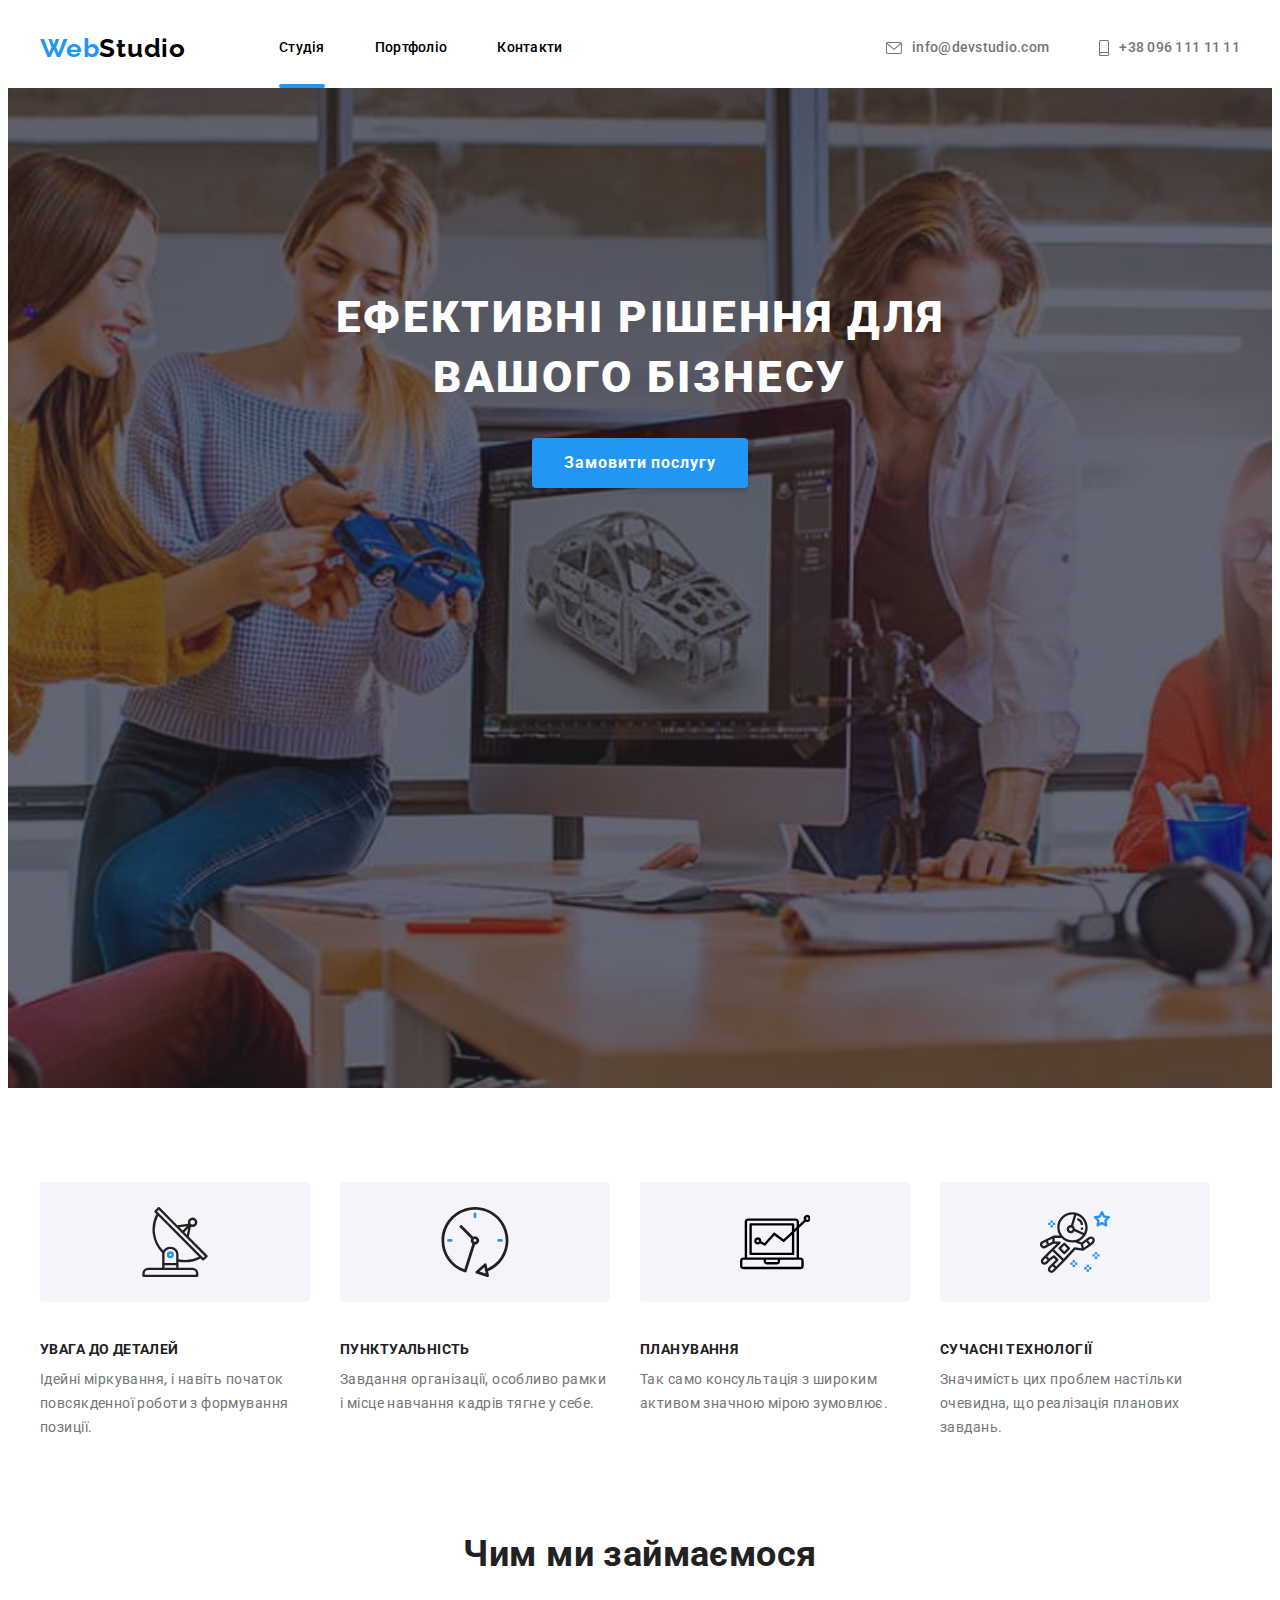
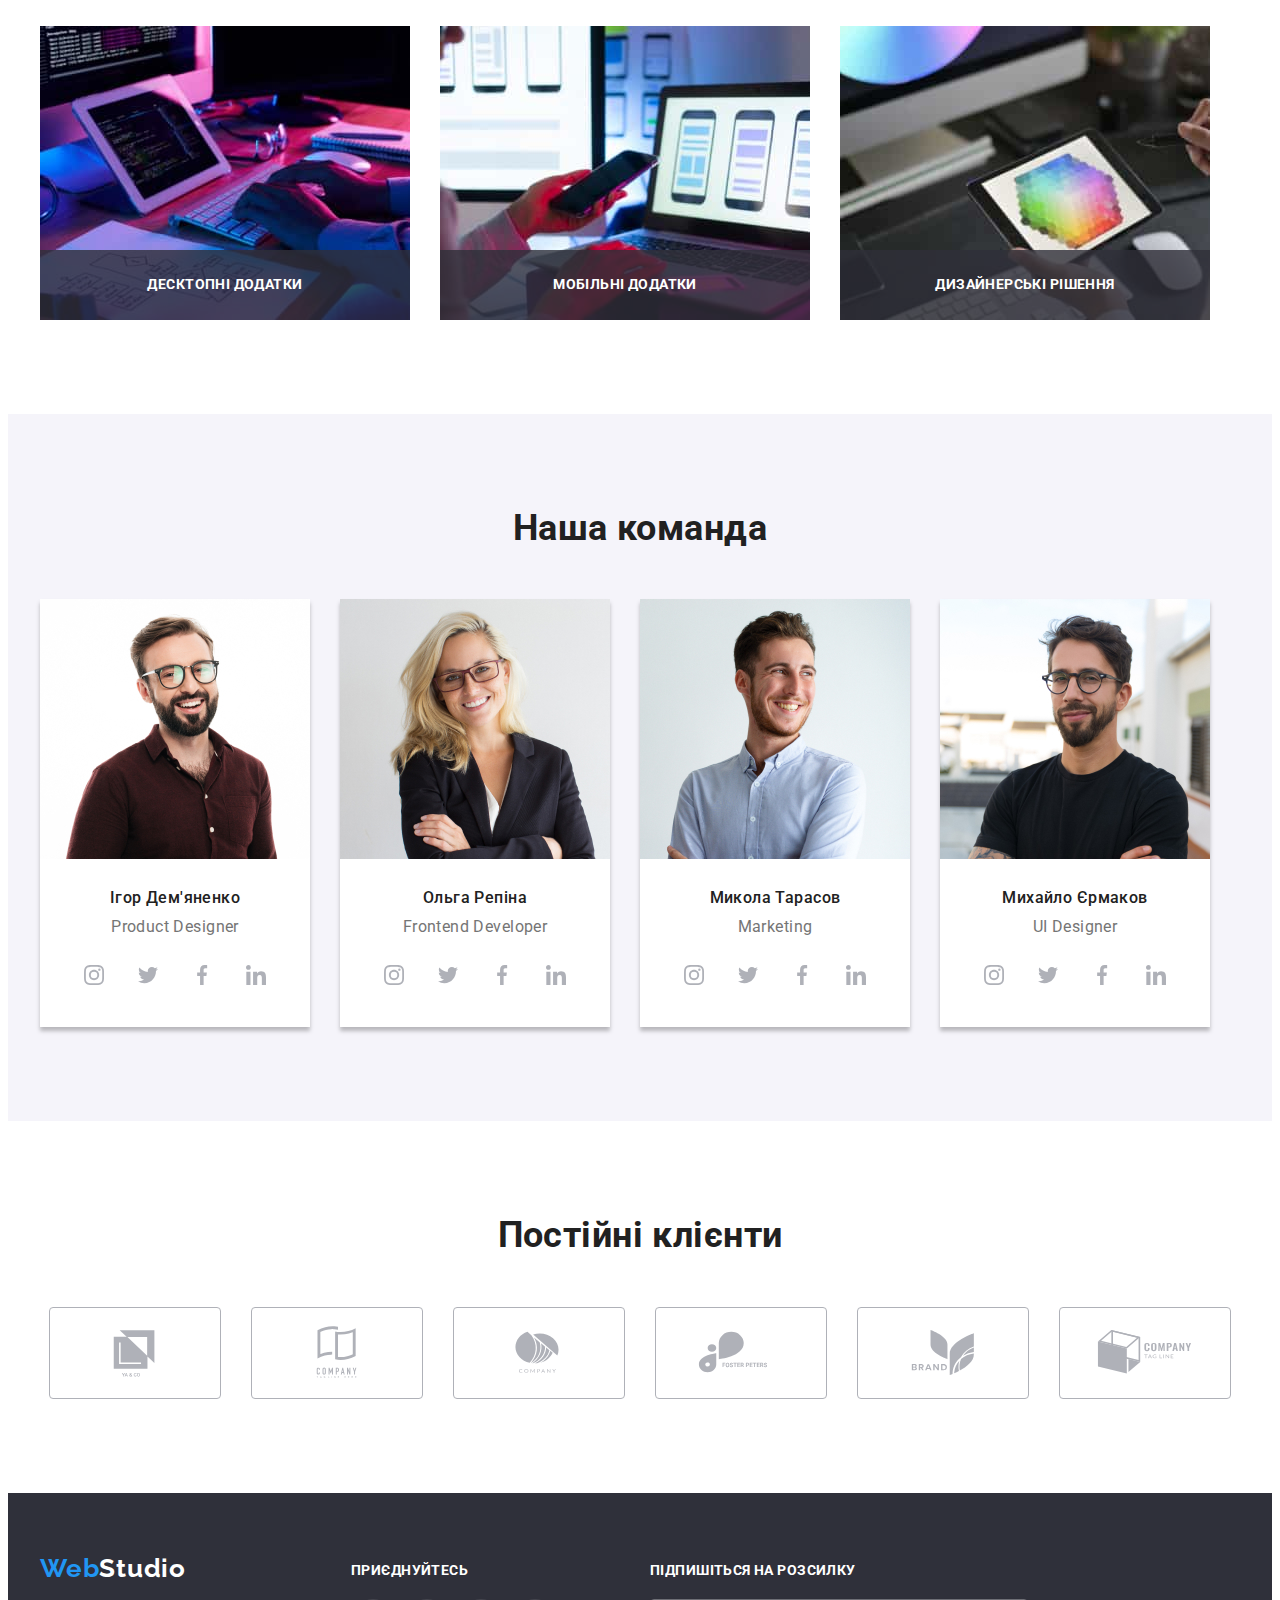
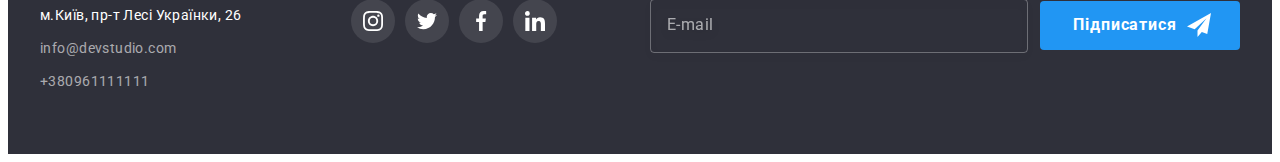
==== index.html @ b5c960c3 "scss" ====
<!DOCTYPE html>
<html lang="uk">

<head>
  <meta charset="UTF-8">
  <meta http-equiv="X-UA-Compatible" content="IE=edge">
  <meta name="viewport" content="width=device-width, initial-scale=1.0">
  <title>WebStudio</title>
  <!-- Fons -->
  <link rel="preconnect" href="https://fonts.googleapis.com">
  <link rel="preconnect" href="https://fonts.gstatic.com" crossorigin>
  <link href="https://fonts.googleapis.com/css2?family=Raleway:wght@700&family=Roboto:wght@400;500;700;900&display=swap"
    rel="stylesheet">
  <!-- Normalize -->
  <link rel="stylesheet" href="https://cdnjs.cloudflare.com/ajax/libs/modern-normalize/1.1.0/modern-normalize.min.css"
    integrity="sha512-wpPYUAdjBVSE4KJnH1VR1HeZfpl1ub8YT/NKx4PuQ5NmX2tKuGu6U/JRp5y+Y8XG2tV+wKQpNHVUX03MfMFn9Q=="
    crossorigin="anonymous" referrerpolicy="no-referrer" />
  <!-- Custom styles -->
  <link rel="stylesheet" href="./Style/stylesheet.css">
  <link rel="stylesheet" href="./css/main.css">
</head>

<body class="body">
  <!-- ======HEADER===== -->
  <header class="header-main">
    <div class="container-navi container">
      <nav class="site-navs">
        <a class="logo-link" href="/index.html">Web<span class="logo-header">Studio</span></a>
        <ul class="nav-list list">
          <li>
            <a class="nav-list__link nav-chapter current" href="index.html">Студія</a>
          </li>
          <li>
            <a class="nav-list__link nav-chapter" href="portfolio.html">Портфоліо</a>
          </li>
          <li>
            <a class="nav-list__link nav-chapter" href="#">Контакти</a>
          </li>
        </ul>
      </nav>
      <ul class="contacts-list list">
        <li>
          <a class="contacts-link contacts" href="mailto:info@devstudio.com">
            <svg class="header-icon" width="16" height="12">
              <use href="./images/icons.svg#icon-envelope">
              </use>
            </svg>info@devstudio.com</a>
        </li>
        <li>
          <a class="contacts-link contacts" href="tel:+380961111111">
            <svg class="header-icon" width="10" height="16">
              <use href="./images/icons.svg#icon-smartphone">
              </use>
            </svg>
            +38 096 111 11 11</a>
        </li>
      </ul>
    </div>
  </header>

  <main>
    <!-- =====MAIN SECTION===== -->
    <section class="hero">
      <div class="container">
        <h1 class="hero__title"> ефективні рішення для вашого бізнесу</h1>
        <button class="hero-button" type="button" data-modal-open>Замовити послугу</button>
      </div>
    </section>

    <!-- =====SPECIALS===== -->
    <section class="special section">
      <div class="container">
        <h2 hidden>Наші особливості</h2>
        <ul class="special__list list">
          <li class="special__card">
            <div class="special__icon">
              <svg class="antenna" width="70" height="70">
                <use href="./images/icons.svg#icon-antenna">
                </use>
              </svg>
            </div>
            <h3 class="special__title">увага до деталей</h3>
            <p class="special__text">Ідейні міркування, і навіть початок повсякденної роботи з формування позиції.</p>
          </li>
          <li class="special__card">
            <div class="special__icon">
              <svg class="clock" width="70" height="70">
                <use href="./images/icons.svg#icon-clock">
                </use>
              </svg>
            </div>
            <h3 class="special__title">пунктуальність</h3>
            <p class="special__text">Завдання організації, особливо рамки і місце навчання кадрів тягне у себе.</p>
          </li>
          <li class="special__card">
            <div class="special__icon">
              <svg class="vector" width="70" height="70">
                <use href="./images/icons.svg#icon-Vector">
                </use>
              </svg>
            </div>
            <h3 class="special__title">планування</h3>
            <p class="special__text">Так само консультація з широким активом значною мірою зумовлює.</p>
          </li>
          <li class="special__card">
            <div class="special__icon">
              <svg class="astronaut" width="70" height="70">
                <use href="./images/icons.svg#icon-astronaut">
                </use>
              </svg>
            </div>
            <h3 class="special__title">сучасні технології</h3>
            <p class="special__text">Значимість цих проблем настільки очевидна, що реалізація планових завдань.</p>
          </li>
        </ul>
      </div>
    </section>

    <!-- =====ABOUT===== -->
    <section class="about-section section">
      <div class="container">
        <h2 class="about__title title">Чим ми займаємося</h2>
        <ul class="about-list list">
          <li class="about-list__card">
            <img src="./images/ipad.jpg" width="370" height="294" alt="айпад">
            <div class="about-list__info">
              <h3 class="about-list__title">десктопні додатки</h3>
          </div>
          </li>
          <li class="about-list__card">
            <img src="./images/Phone_and_laptop.jpg" width="370" height="294" alt="телефон та лептоп">
            <div class="about-list__info">
              <h3 class="about-list__title">мобільні додатки</h3>
          </div>
          </li>
          <li class="about-list__card">
            <img src="./images/pixel_ainbow.jpg" width="370" height="294" alt="райдуга">
            <div class="about-list__info">
              <h3 class="about-list__title">дизайнерські рішення</h3>
          </div>
          </li>
        </ul>
      </div>
    </section>

    <!-- =====TEAM====== -->
    <section class="section-team section">
      <div class="container">
        <h2 class="section-team__title title">Наша команда</h2>
        <ul class="list-team list">
          <li class="list-team__card">
            <img src="./images/igor.jpg" width="270" height="260" alt="Ігор Демяненко">
            <div class="comand">
              <h3 class="comand__title"> Ігор Дем'яненко</h3>
              <p class="comand__text">Product Designer</p>
              <ul class="socials list">
                <li class="socials__items">
                  <a class="socials__links link" href="https://instagram.com" target="_blank" rel="noopener noreferer"
                    aria-label="Instagram icon">
                    <svg class="socials__icon" width="20" height="20">
                      <use href="./images/icons.svg#icon-instagram">
                      </use>
                    </svg>
                  </a>
                </li>
                <li class="socials__items">
                  <a class="socials__links link" href="https://twitter.com/" target="_blank" rel="noopener noreferer"
                    aria-label="Twitter icon">
                    <svg class="socials__icon" width="20" height="20">
                      <use href="./images/icons.svg#icon-twitter">
                      </use>
                    </svg>
                  </a>
                </li>
                <li class="socials__items">
                  <a class="socials__links link" href="https://facebook.com/" target="_blank" rel="noopener noreferer"
                    aria-label="facebook icon">
                    <svg class="socials__icon" width="20" height="20">
                      <use href="./images/icons.svg#icon-facebook">
                      </use>
                    </svg>
                  </a>
                </li>
                <li class="socials__items">
                  <a class="socials__links link" href="https://linkedin.com" target="_blank" rel="noopener noreferer"
                    aria-label="linkedin icon">
                    <svg class="socials__icon" width="20" height="20">
                      <use href="./images/icons.svg#icon-linkedin">
                      </use>
                    </svg>
                  </a>
                </li>
              </ul>
            </div>
          </li>
          <li class="list-team__card">
            <img src="./images/olga.jpg" width="270" height="260" alt="Ольга Репіна">
            <div class="comand">
              <h3 class="comand__title"> Ольга Репіна</h3>
              <p class="comand__text">Frontend Developer</p>
              <ul class="socials list">
                <li class="socials__items">
                  <a class="socials__links link" href="https://instagram.com" target="_blank" rel="noopener noreferer"
                    aria-label="Instagram icon">
                    <svg class="socials__icon" width="20" height="20">
                      <use href="./images/icons.svg#icon-instagram">
                      </use>
                    </svg>
                  </a>
                </li>
                <li class="socials__items">
                  <a class="socials__links link" href="https://twitter.com/" target="_blank" rel="noopener noreferer"
                    aria-label="Twitter icon">
                    <svg class="socials__icon" width="20" height="20">
                      <use href="./images/icons.svg#icon-twitter">
                      </use>
                    </svg>
                  </a>
                </li>
                <li class="socials__items">
                  <a class="socials__links link" href="https://facebook.com/" target="_blank" rel="noopener noreferer"
                    aria-label="facebook icon">
                    <svg class="socials__icon" width="20" height="20">
                      <use href="./images/icons.svg#icon-facebook">
                      </use>
                    </svg>
                  </a>
                </li>
                <li class="socials__items">
                  <a class="socials__links link" href="https://linkedin.com" target="_blank" rel="noopener noreferer"
                    aria-label="linkedin icon">
                    <svg class="socials__icon" width="20" height="20">
                      <use href="./images/icons.svg#icon-linkedin">
                      </use>
                    </svg>
                  </a>
                </li>
              </ul>
            </div>
          </li>
          <li class="list-team__card">
            <img src="./images/mikola.jpg" width="270" height="260" alt="Микола Тарасов">
            <div class="comand">
              <h3 class="comand__title"> Микола Тарасов</h3>
              <p class="comand__text">Marketing</p>
              <ul class="socials list">
                <li class="socials__items">
                  <a class="socials__links link" href="https://instagram.com" target="_blank" rel="noopener noreferer"
                    aria-label="Instagram icon">
                    <svg class="socials__icon" width="20" height="20">
                      <use href="./images/icons.svg#icon-instagram">
                      </use>
                    </svg>
                  </a>
                </li>
                <li class="socials__items">
                  <a class="socials__links link" href="https://twitter.com/" target="_blank" rel="noopener noreferer"
                    aria-label="Twitter icon">
                    <svg class="socials__icon" width="20" height="20">
                      <use href="./images/icons.svg#icon-twitter">
                      </use>
                    </svg>
                  </a>
                </li>
                <li class="socials__items">
                  <a class="socials__links link" href="https://facebook.com/" target="_blank" rel="noopener noreferer"
                    aria-label="facebook icon">
                    <svg class="socials__icon" width="20" height="20">
                      <use href="./images/icons.svg#icon-facebook">
                      </use>
                    </svg>
                  </a>
                </li>
                <li class="socials__items">
                  <a class="socials__links link" href="https://linkedin.com" target="_blank" rel="noopener noreferer"
                    aria-label="linkedin icon">
                    <svg class="socials__icon" width="20" height="20">
                      <use href="./images/icons.svg#icon-linkedin">
                      </use>
                    </svg>
                  </a>
                </li>
              </ul>
            </div>
          </li>
          <li class="list-team__card">
            <img src="./images/mikhail.jpg" width="270" height="260" alt="Михайло Єрмаков">
            <div class="comand">
              <h3 class="comand__title"> Михайло Єрмаков</h3>
              <p class="comand__text">UI Designer</p>
              <ul class="socials list">
                <li class="socials__items">
                  <a class="socials__links link" href="https://instagram.com" target="_blank" rel="noopener noreferer"
                    aria-label="Instagram icon">
                    <svg class="socials__icon" width="20" height="20">
                      <use href="./images/icons.svg#icon-instagram">
                      </use>
                    </svg>
                  </a>
                </li>
                <li class="socials__items">
                  <a class="socials__links link" href="https://twitter.com/" target="_blank" rel="noopener noreferer"
                    aria-label="Twitter icon">
                    <svg class="socials__icon" width="20" height="20">
                      <use href="./images/icons.svg#icon-twitter">
                      </use>
                    </svg>
                  </a>
                </li>
                <li class="socials__items">
                  <a class="socials__links link" href="https://facebook.com/" target="_blank" rel="noopener noreferer"
                    aria-label="facebook icon">
                    <svg class="socials__icon" width="20" height="20">
                      <use href="./images/icons.svg#icon-facebook">
                      </use>
                    </svg>
                  </a>
                </li>
                <li class="socials__items">
                  <a class="socials__links link" href="https://linkedin.com" target="_blank" rel="noopener noreferer"
                    aria-label="linkedin icon">
                    <svg class="socials__icon" width="20" height="20">
                      <use href="./images/icons.svg#icon-linkedin">
                      </use>
                    </svg>
                  </a>
                </li>
              </ul>
            </div>
          </li>
        </ul>
      </div>
    </section>

    <!-- ======OUR CLIENTS===== -->

    <section class="section">
      <div class="container">
        <h2 class="clients-title title">Постійні клієнти</h2>
        <ul class="clients list">
          <li class="client">
            <a class="client-link" href="#"><svg class="icon-client" width="106" height="60">
              <use href="./images/icons.svg#icon-client1">
              </use>
            </svg>
          </a>
          <li class="client">
            <a class="client-link" href="#"><svg class="icon-client" width="106" height="60">
              <use href="./images/icons.svg#icon-client2">
              </use>
            </svg>
          </a>
          </li>
          <li class="client">
            <a class="client-link" href="#"><svg class="icon-client" width="106" height="60">
              <use href="./images/icons.svg#icon-client3">
              </use>
            </svg>
          </a>
          </li>
          <li class="client">
            <a class="client-link" href="#"><svg class="icon-client" width="106" height="60">
              <use href="./images/icons.svg#icon-client4">
              </use>
            </svg>
          </a>
          </li>
          <li class="client">
            <a class="client-link" href="#"><svg class="icon-client" width="106" height="60">
              <use href="./images/icons.svg#icon-client5">
              </use>
            </svg>
          </a>
          </li>
          <li class="client">
            <a class="client-link" href="#"><svg class="icon-client" width="106" height="60">
              <use href="./images/icons.svg#icon-client6">
              </use>
            </svg>
          </a>
          </li>
        </ul>
      </div>
    </section>
  </main>

  <!-- =====FOOTER===== -->
  
  <footer class="footer">
    <div class="container container-footer">
      <div class="left-footer">
      <a class="footer-link" href="/index.html">Web<span class="logo-footer">Studio</span></a>
      <address class="address">
        <ul class="list">
          <li class="footer-links">
            <p class="address1">м.Київ, пр-т Лесі Українки, 26</p>
          </li>
          <li class="footer-links">
            <a class="contacts-footer" href="mailto:info@devstudio.com">info@devstudio.com</a>
          </li>
          <li class="footer-links">
            <a class="contacts-footer" href="tel:+380961111111">+380961111111</a>
          </li>
        </ul>
      </address>
    </div>
    <div class="right-footer">
      <h3 class="footer-title">приєднуйтесь</h3>
      <ul class="socials-footer list">
        <li class="socials-items-footer">
          <a class="socials-links-footer link" href="https://instagram.com" target="_blank" rel="noopener noreferer"
            aria-label="Instagram icon">
            <svg class="socials-icon-footer" width="20" height="20">
              <use href="./images/icons.svg#icon-instagram">
              </use>
            </svg>
          </a>
        </li>
        <li class="socials-items-footer">
          <a class="socials-links-footer link" href="https://twitter.com/" target="_blank" rel="noopener noreferer"
            aria-label="Twitter icon">
            <svg class="socials-icon-footer" width="20" height="20">
              <use href="./images/icons.svg#icon-twitter">
              </use>
            </svg>
          </a>
        </li>
        <li class="socials-items-footer">
          <a class="socials-links-footer link" href="https://facebook.com/" target="_blank" rel="noopener noreferer"
            aria-label="facebook icon">
            <svg class="socials-icon-footer" width="20" height="20">
              <use href="./images/icons.svg#icon-facebook">
              </use>
            </svg>
          </a>
        </li>
        <li class="socials-items-footer">
          <a class="socials-links-footer link" href="https://linkedin.com" target="_blank" rel="noopener noreferer"
            aria-label="linkedin icon">
            <svg class="socials-icon-footer" width="20" height="20">
              <use href="./images/icons.svg#icon-linkedin">
              </use>
            </svg>
          </a>
        </li>
      </ul>
    </div>
    <div class="subscribe-footer">
      <h3 class="footer-title">підпишіться на розсилку</h3>
      <form class="subscribe_form" name="subscribe_form" autocomplete="off">
        <label >
          <input class="subscribe-field" type="email" name="user-email" required placeholder="E-mail"/>
        </label> 
        <button class="subscribe-button" type="submit">
         <span>Підписатися</span>
         <svg class="subscribe-icon" width="24" height="24">
          <use href="./images/icons.svg#icon-send">
          </use>
        </svg>
        </button>
      </form>
    </div>
  </div>
  </footer>

  <!-- ======MODAL WINDOW====== -->
  
  <div class="backdrop is-hidden" data-modal>
    <div class="modal">
      <button class="modal-btn-close" data-modal-close>
        <svg class="modal-icon-close" width="18" height="18">
        <use href="./images/icons.svg#icon-close">
        </use>
      </svg>
      </button>
      <strong class="modal-label">Залиште свої дані, ми вам передзвонимо</strong>
      <form class="modal-form" name="modal-form">
      <div class="modal-form-group" role="group">
        <label class="modal-form-label" for="user-name">Ім'я</label>
        <div class="modal-form-wrapper">
          <input class="modal-form-field" type="text" name="user-name" id="user-name" required minlength="3">
          <svg class="modal-icon" width="18" height="18">
            <use href="./images/icons.svg#icon-modal-person">
            </use>
          </svg>
        </div>
        <label class="modal-form-label" for="user_phone">Телефон</label>
        <div class="modal-form-wrapper">
          <input class="modal-form-field" type="tel" name="user_phone" id="user_phone" required minlength="10">
          <svg class="modal-icon" width="18" height="18">
            <use href="./images/icons.svg#icon-modal-phone">
            </use>
          </svg>
        </div>
        <label class="modal-form-label" for="user_mail">Пошта</label>
        <div class="modal-form-wrapper">
          <input class="modal-form-field" type="email" name="user_mail" id="user_mail" required>
          <svg class="modal-icon" width="18" height="18">
            <use href="./images/icons.svg#icon-modal-email">
            </use>
          </svg>
        </div>
        <label class="modal-form-label" for="user_message">Коментар</label>
        <textarea
         class="modal-form-message"
          name="user_message"
           id="user_message"
           rows="6" placeholder="Введіть текст"></textarea>
      </div>
      <div class="modal-form-agreement" role="group">
        <input class="modal-form-checkbox" type="checkbox" id="user_agreement">
        <label class="modal-form-agreement-desc" for="user_agreement">
          Погоджуюся з розсилкою та приймаю
          <a class="modal-form-agreement-link" href="#">Умови договору</a></label>
      </div>
      <button class="modal-form-btn" type="submit">Відправити</button>
      </form>
    </div>
  </div>

  <script src="./JS/modal.js"></script>
</body>
</html>
---- Style/stylesheet.css ----
:root{
    /*===== DEFOLT===== */
    --main-color: #212121; 
    --main-bg-color: #F5F5F5;
    --bg-color-team: #F5F4FA;
    --first-color: #000000;
    --second-color: #2196F3;
    --third-color: #fff;
    --little-color: #757575;
    --just-color: #2F303A;
    --main-button-background: #1B8CEB;
    --portfolio-border: #EEEEEE;
    --contacts-footer: rgba(255, 255, 255, 0.6);
    --icons-color: rgba(175, 177, 184, 1);

    --indent: 30px;
    --itens: 3;

    --timing-function: 250ms cubic-bezier(0.4, 0, 0.2, 1)
}

/* =====Start Reset===== */

h1,
h2,
h3,
h4,
p {margin: 0;
}
.list {
    list-style: none;
    padding: 0;
    margin: 0;
}
img {display: block;
}
/* End reset  */

 /* ====STYLES==== */
.section{
    padding-top: 94px;
    padding-bottom: 94px;
}


.container{
    width: 1200px;
    padding-left: 15px;
    padding-right: 15px;
    margin-left: auto;
    margin-right: auto;
}
.body{
    font-family: 'Roboto',sans-serif;
    color: var(--main-color);
    background: var(--third-color);
    font-size: 14px;
    letter-spacing: 0.03em;
}

.title{
    color: var(--main-color);
    font-family: 'Roboto',sans-serif;
    font-size: 36px;
    line-height: 1.16;
}

img {
    display: block;
    max-width: 100%;
}

/* ======HEADER===== */

.header-portfolio{
    border-bottom: 1px solid var(--portfolio-border);
}
.container-navi{
    display: flex;
    justify-content: space-between;
    align-items: center;
}
.site-navs{
    display: flex;
    align-items: center;
}
.nav-list{
    display: flex;
    margin-left: 93px;
}

.nav-list :not(:first-child) {
    margin-left: 50px;
}

.contacts-list{
    display: flex;
    align-items: center;
}  

 .contacts{
    display: flex;
    align-items: center;
    gap: 10px;
    padding-bottom: 32px;
    padding-top: 32px;
 }

.nav-list__link{
    position: relative;
    display: block;
    padding-top: 32px;
    padding-bottom: 32px;
}

/* =====HEADER ANIMATION====== */

.nav-list__link::after{
    content:'';
    position: absolute;
    left: 0;
    bottom: 0;
    opacity: 0;
    display: block;
    width: 100%;
    height: 4px;
    border-radius: 2px;
    background-color: var(--second-color);
}

.nav-list__link.current:after{
    opacity: 1;
}

.nav-chapter{
    font-weight: 500;
    font-size: 14px;
    line-height: 1.14;
    color: var(--first-color);
    text-decoration: none;
    list-style-type: none;
    letter-spacing: 0.02em;
    transition: color var(--timing-function);
}

.contacts-link{
    margin-left: 50px;
    font-weight: 500;
    font-size: 14px;
    line-height: 1.14;
    color: var(--little-color);
    text-decoration: none;
    list-style-type: none;
    letter-spacing: 0.02em;
    transition: color var(--timing-function);
}
.nav-chapter:hover,
.contacts-link:hover{
    color: var(--second-color);
}
.nav-chapter:focus,
.contacts-link:focus{
    color: var(--second-color);
}

.logo-link{ 
    font-family: 'Raleway',sans-serif;
    color: var(--second-color);
    font-weight: 700;
    font-size: 26px;
    line-height: 1.19;
    text-decoration: none;
    letter-spacing: 0.03em;
}

.logo-header{
    font-family: 'Raleway',sans-serif;
    color: var(--first-color);
    letter-spacing: 0.03em;
}
/* ====HEADER ICONS===== */
.header-icon{
    fill: currentColor;
}

/* =====MAIN SECTION===== */

.hero{
    max-width: 1600px;
    height: 600px;
    margin: 0 auto;
    background-color:var(--just-color);
    background-image: linear-gradient(to right,
        rgba(47, 48, 58, 0.4),
        rgba(47, 48, 58, 0.4)),
    url(../images/main-section.jpg);
    background-repeat: no-repeat;
    background-position: center;
    background-size: cover;
    padding-top: 200px;
    padding-bottom: 200px;
}
.hero__title{
    display: block;
    margin: auto;
    padding-bottom: 30px;
    width: 696px;
    text-align: center;
    color: var(--third-color);
    text-transform: uppercase;
    font-weight: 900;
    font-size: 44px;
    line-height: 1.36;
    letter-spacing: 0.06em;
}
 /* =====MAIN BUTTON======  */

 .hero-button{
    display: block;
    margin: 0 auto;
    color: var(--third-color);
    background-color: var(--second-color);
    box-shadow: 0px 4px 4px rgba(0, 0, 0, 0.15);
    border-radius: 4px;
    border: none;
    cursor: pointer;
    font-family: inherit;
    font-weight: 700;
    font-size: 16px;
    line-height: 1.87;
    letter-spacing: 0.06em;
    padding: 10px 32px;
    min-width: 216px;
    min-height: 50px;
    transition: background-color var(--timing-function);
}

.hero-button:hover{
    background-color: var(--main-button-background);
}
.hero-button:focus{
    background-color:var(--main-button-background);
}

/*=====SPECIALS===== */

.special__list{
    display: flex;
    gap: 30px;
}

.special__title{
    padding-top: 10px;
    width: 270px;
    color: var(--main-color);
    font-weight: 700;
    font-size: 14px;
    line-height: 1.14;
    text-transform: uppercase;
}

.special__text{
    margin-top: 10px;
    color:var(--little-color);
    width: 270px;
    font-weight: 400;
    font-size: 14px;
    line-height: 1.71;
}
.special__icon{
    display: flex;
    justify-content: center;
    align-items: center;
    margin-bottom: 30px;
    width: 270px;
    height: 120px;
    border-radius: 4px;
    background-color: var(--bg-color-team);
}

/* =====ABOUT===== */

.about-section{
    padding-top: 0px;}

.about__title{
    text-align: center;
    margin-bottom: 50px;
}

.about-list{
    display: flex;
    flex-wrap: wrap;
    gap: var(--indent);
}

.about-list__card{
    position: relative;
}

.about-list__info{
    position: absolute;
    bottom: 0;
    width: 100%;
    padding-top: 27px;
    padding-bottom: 27px;
    background: rgba(47, 48, 58, 0.8);
}

.about-list__title{
    text-align: center;
    color: var(--third-color);
    font-weight: 700;
    font-size: 14px;
    line-height: 1.14;
    text-transform: uppercase; 
}
/* =====TEAM====== */

.section-team{
    background-color: var(--bg-color-team);
}

.section-team__title{
    text-align: center;
    margin-bottom: 50px;
}
.list-team{
    display: flex;
    flex-wrap: wrap;
    gap: 30px;
}
.list-team__card{
    box-shadow: 0px 4px 4px rgba(0, 0, 0, 0.25);
}
.comand{
    padding-top: 30px;
    padding-bottom: 30px;
    background-color: var(--third-color);
}
.comand__title{
    margin-bottom: 10px;
    text-align: center;
    color: var(--main-color);
    font-weight: 500;
    font-size: 16px;
    line-height: 1.18;
}

.comand__text{
    text-align: center;
    color: var(--little-color) ;
    font-weight: 400;
    font-size: 16px;
    line-height: 1.18;
    margin-bottom: 16px;
}
/* =====TEAM ICONS====== */
.socials{
    display: flex;
    justify-content: center;
    align-items: center;
    gap: 10px;
}

.socials__links{
    display: flex;
    justify-content: center;
    align-items: center;
    background-color: var(--third-color);
    width: 44px;
    height: 44px;
    border-radius: 50%;
    transition: background-color var(--timing-function);
}

.socials__icon {
    fill: var(--icons-color);
    transition: fill var(--timing-function);
}

.socials__links:focus,
.socials__links:hover{
    background-color: var(--second-color);
}

.socials__links:focus .socials__icon,
.socials__links:hover .socials__icon{
    fill: var(--third-color);
}

  /* ======OUR CLIENTS===== */
  .clients-title{
    text-align: center;
    margin-bottom: 50px;
}
.clients{
    display: flex;
    justify-content: center;
    align-items: center;
    gap: 30px;
}

.client-link{
    display: flex;
    justify-content: center;
    align-items: center;
    width: 170px;
    height: 90px;
    background-color: var(--third-color);  
    border: 1px solid var(--icons-color); 
    border-radius: 4px;
    cursor: pointer;
    transition: border-color var(--timing-function);
}

.icon-client{
    fill: var(--icons-color);
    transition: fill var(--timing-function);
}
.client-link:hover,
.client-link:focus{
    border-color: var(--second-color);
}

.client-link:focus .icon-client,
.client-link:hover .icon-client{
    fill: var(--second-color);
}

/* =====PORTFOLIO===== */

.portfolio{
    display: flex;
    flex-wrap: wrap;
    gap: 30px;
    flex-basis: calc(100% / 3 - 30px);
}
/* ======PORTFOLIO BUTTONS=====*/

.portfolio-btn{
    display: flex;
    justify-content: center;
    text-align: center;
    margin-bottom: 50px;
 }
 
 .portfolio-btn__item:not(:last-child){
     margin-right: 8px;
 }
 
 .portfolio-button{
     padding: 6px 25px;
     color: var(--main-color);
     border-radius: 4px;
     border: none;
     cursor: pointer;
     font-family: inherit;
     font-weight: 500;
     font-size: 16px;
     line-height: 1.62;
     letter-spacing: 0.06em;
     transition: color var(--timing-function),
      background-color var(--timing-function),
      box-shadow var(--timing-function);
 }
 .portfolio-button:active{
     color: var(--third-color);
     background-color: var(--main-button-background);
 }
 
 .portfolio-button:hover,
 .portfolio-button:focus{
     color: var(--third-color);
     background-color: var(--main-button-background);
     box-shadow: 
     0px 3px 1px rgba(0, 0, 0, 0.1),
     0px 1px 2px rgba(0, 0, 0, 0.08),
     0px 2px 2px rgba(0, 0, 0, 0.12);
 }
.portfolio-card:hover{
    box-shadow: 0px 4px 4px rgba(0, 0, 0, 0.25);
}

/* =====PORTFOLIO ANIMATION===== */

.portfolio-thumb{
    position: relative;
    overflow: hidden;
}
.portfolio-card:hover .portfolio-card-overlay,
.portfolio-card:focus .portfolio-card-overlay{
    opacity: 1;
    transform: translateY(0);
}

.portfolio-card{
    transition: box-shadow var(--timing-function);
}

.portfolio-card-overlay{
    position: absolute;
    top: 0;
    left: 0;
    width: 100%;
    height: 100%;
    padding: 63px 24px;
    display: flex;
    align-items: center;
    background-color: rgba(33, 150, 243, 0.9);
    overflow: auto;
    transform: translateY(100%);
    transition: transform var(--timing-function);
}
.overlay-text{
    font-family: 'Roboto',sans-serif;
    font-weight: 400;
    font-size: 18px;
    line-height: 1.55;
    letter-spacing: 0.03em;
    color: var(--third-color);
    text-decoration: none;
}

.portfolio-caption{
    padding: 20px 24px;
    border: 1px solid var(--portfolio-border);
    border-top: none;
}
.third-title{
    color: var(--main-color);
    font-size: 18px;
    line-height: 2;
    letter-spacing: 0.06em;
}

.portfolio-text{
    color:var(--little-color);
    font-size: 16px;
    line-height: 1.88;
    letter-spacing: 0.03em;
}

.list{
    list-style-type: none;
    text-decoration: none;
}

.visually-hidden{
    display: none;
}

/* =====FOOTER===== */

.footer{
    background: var(--just-color);
    text-decoration: none;
    letter-spacing: 0.03em;
    padding-top: 60px;
    padding-bottom: 60px;
}

.footer-links:not(:last-child){
    margin-bottom: 9px;
}
.footer-links:first-child{
    margin-top: 20px;
}

.footer-link{
    font-family: 'Raleway',sans-serif;
    color: var(--second-color);
    font-style: normal;
    font-weight: 700;
    font-size: 26px;
    line-height: 1.19;
    text-decoration: none;
    letter-spacing: 0.03em;
}

.logo-footer{
    font-family: 'Raleway',sans-serif;
    color: var(--third-color);
    letter-spacing: 0.03em;
}

.contacts-footer{
    color: var(--contacts-footer);
    font-style: normal;
    text-decoration: none;
    letter-spacing: 0.03em;
}

.address1{
font-style: normal;
letter-spacing: 0.03em;
}

.address{
    color: var(--third-color);
    font-weight: 400;
    font-size: 14px;
    line-height: 1.71;
    text-decoration: none;
    letter-spacing: 0.03em;
}
.container-footer{
    display: flex;
}
.left-footer{
    margin-right: 70px;
}

.right-footer{
    display: block;
}
.socials-footer{
    display: flex;
    align-items: center;
    margin-top: 20px;
    gap: 10px;
}

.footer-title{
    padding-top: 10px;
    color: var(--third-color);
    font-weight: 700;
    font-size: 14px;
    line-height: 1.14;
    text-transform: uppercase;
}

/* =====fOOTER ICONS===== */

.right-footer{
    margin-left: auto;
}
.socials-links-footer{
    display: flex;
    justify-content: center;
    align-items: center;
    background-color: rgba(255, 255, 255, 0.1);
    width: 44px;
    height: 44px;
    border-radius: 50%;
    transition: background-color var(--timing-function);
}
.socials-icon-footer{
    fill:var(--third-color);
}

.socials-links-footer:focus,
.socials-links-footer:hover{
    background-color: var(--second-color);
}
/* =====FOOTER SUBSCRIBE===== */

.subscribe-footer{
    margin-left: 93px;
}

.subscribe_form{
    display: flex;
    align-items: center;
    justify-content: center;
    margin-top: 20px;
    gap: 12px;
}
.subscribe-field{
    display: flex;
    width: 358px;
    height: 50px;
    padding-left: 16px;
    background-color: transparent;
    border: 1px solid rgba(255, 255, 255, 0.3);
    filter: drop-shadow(0px 4px 4px rgba(0, 0, 0, 0.15));
    border-radius: 4px;
    color: var(--third-color);
}

.subscribe-field::placeholder{
    display: flex;
    align-items: center;
    color: rgba(255, 255, 255, 0.6);
    font-family: 'Roboto';
    font-style: normal;
    font-weight: 400;
    font-size: 16px;
    line-height: 1.25;
    letter-spacing: 0.03em;
}

.subscribe-button{
    display: inline-flex;
    align-items: center;
    justify-content: center;
    min-width: 200px;
    padding-top: 9px;
    padding-right: 26px;
    padding-bottom: 10px;
    padding-left: 30px;
    color: var(--third-color);
    background-color: var(--second-color);
    box-shadow: rgba(0, 0, 0, 0.15);
    border-radius: 4px;
    border: none; 
    cursor: pointer;
    font-family: inherit;
    font-weight: 700;
    font-size: 16px;
    line-height: 1.87;
    letter-spacing: 0.06em;
}

.subscribe-icon{
    fill: var(--third-color);
    margin-left: 10px;
}

/* ======MODAL WINDOW======*/

.backdrop{
    position: fixed;
    top: 0;
    left: 0;
    width: 100%;
    height: 100%;
    border: 1px solid rgba(0, 0, 0, 0.1);
    background-color: rgba(0, 0, 0, 0.2);
    transition: opacity var(--timing-function), visibility var(--timing-function);
    animation-name: scale-in-center;
    animation-duration: 3000ms;
}

.backdrop.is-hidden{
    opacity: 0;
    visibility: hidden;
    pointer-events: none;
}

.modal{
    position: absolute;
    top: 50%;
    left: 50%;
    transform: translate(-50%, -50%);
    padding: 40px;
    min-width: 528px;
    min-height: 581px;
    background-color: var(--third-color);
    box-shadow: 0px 1px 3px rgba(0, 0, 0, 0.12), 0px 1px 1px rgba(0, 0, 0, 0.14), 0px 2px 1px rgba(0, 0, 0, 0.2);
    border-radius: 4px;
}

.modal-btn-close{
    display: inline-flex;
    position: absolute;
    width: 30px;
    height: 30px;
    top: 8px;
    right: 8px;
    align-items: center;
    justify-content: center;
    background-color: var(--third-color);
    border: 1px solid rgba(0, 0, 0, 0.1);
    border-radius: 50%;
    padding: 0;
    cursor: pointer;
}

.modal-icon-close{
    fill: var(--first-color);
}
.modal-icon-close:focus,
.modal-icon-close:hover{
    fill: var(--second-color);
}
.modal-form-group{
    margin-bottom: 20px;
}
.modal-label{
    display: block;
    margin-bottom: 12px;
    font-family: 'Roboto';
    font-style: normal;
    font-weight: 700;
    font-size: 20px;
    line-height: 1.15;
    text-align: center;
    letter-spacing: 0.03em;
}

.modal-form-label{
    display: block;
    margin-bottom: 4px;
    font-family: 'Roboto';
    font-style: normal;
    font-weight: 400;
    font-size: 12px;
    line-height: 1.16;
    color: var(--little-color);
    letter-spacing: 0.01em;
}

.modal-form-wrapper{
    position: relative;
    margin-bottom: 10px;
}

.modal-form-field{
    width: 100%;
    height: 40px;
    border: 1px solid rgba(33, 33, 33, 0.2);
    border-radius: 4px;
    padding-left: 42px;
    padding-right: 42px;
    outline: 1px solid transparent;
    outline-offset: -1px;
    transition: outline var(--timing-function);
}

.modal-form-field:focus{
    outline: 1px solid var(--second-color);
    }

.modal-form-message{
    display: block;
    margin-bottom: 20px;
    padding: 12px 16px;
    width: 100%;
    height: 120px;
    border: 1px solid rgba(33, 33, 33, 0.2);
    border-radius: 4px;
    outline: 1px solid transparent;
    outline-offset: -1px;
    resize: none;
    transition: outline var(--timing-function);
}
.modal-form-message::placeholder{
    font-family: 'Roboto';
    font-style: normal;
    font-weight: 400;
    font-size: 12px;
    line-height: 1.16;
    letter-spacing: 0.01em;
    color: rgba(117, 117, 117, 0.5);
}
.modal-form-message:focus{
    outline: 1px solid var(--second-color);
}

.modal-icon{
    position: absolute;
    top: 50%;
    left: 12px;
    transform: translateY(-50%);
    transition: fill var(--timing-function);
}
.modal-form-field:focus +.modal-icon{
    fill: var(--second-color);
}

.modal-form-agreement{
    display: flex;
    justify-content: center;
    align-items: center;
    gap: 9px;
    margin-bottom: 30px;
    font-family: 'Roboto';
    font-style: normal;
    font-weight: 400;
    font-size: 14px;
    line-height: 1.71;
    letter-spacing: 0.03em;
    color: var(--little-color);
    cursor: pointer;
}

.modal-form-checkbox{
    appearance: none;
    width: 16px;
    height: 15px;
    border: 1px solid rgba(33, 33, 33, 1);
    border-radius: 2px;
    cursor: pointer;
    transition: transform var(--timing-function);
}
.modal-form-checkbox:checked{
    border-color: var(--second-color);
    background-color: var(--second-color);
    background-image: url(../images/icons/modal-Vector.svg);
    background-size: contain;
    background-repeat: no-repeat;
}

.modal-form-agreement-desc{
    user-select: none;
}
.modal-form-agreement-link{
    color: var(--second-color);
    text-underline-offset: 3px;
}
.modal-form-btn{
    display: flex;
    justify-content: center;
    align-items: center;
    margin: auto;
    padding: 10px, 52px;
    min-width: 200px;
    min-height: 50px;
    background: var(--second-color);
    color: var(--third-color);
    font-family: 'Roboto';
    font-style: normal;
    font-weight: 700;
    font-size: 16px;
    line-height: 1.87;
    letter-spacing: 0.06em;
    box-shadow: 0px 4px 4px rgba(0, 0, 0, 0.15);
    border: none;
    border-radius: 4px;
    cursor: pointer;
    transition: background-color var(--timing-function),
    box-shadow var(--timing-function);
}

.modal-form-btn:hover,
.modal-form-btn:focus {
    background-color: rgba(24, 140, 232, 1);
    box-shadow: 0px 4px 4px rgba(0, 0, 0, 0.15);
}


/* =====MODAL ANIMATION======== */

@keyframes scale-in-center {
    0% {
      transform: scale(0);
      opacity: 1;
    }
    100% {
      transform: scale(1);
      opacity: 1;
    }
  }
---- css/main.css ----
/*# sourceMappingURL=main.css.map */
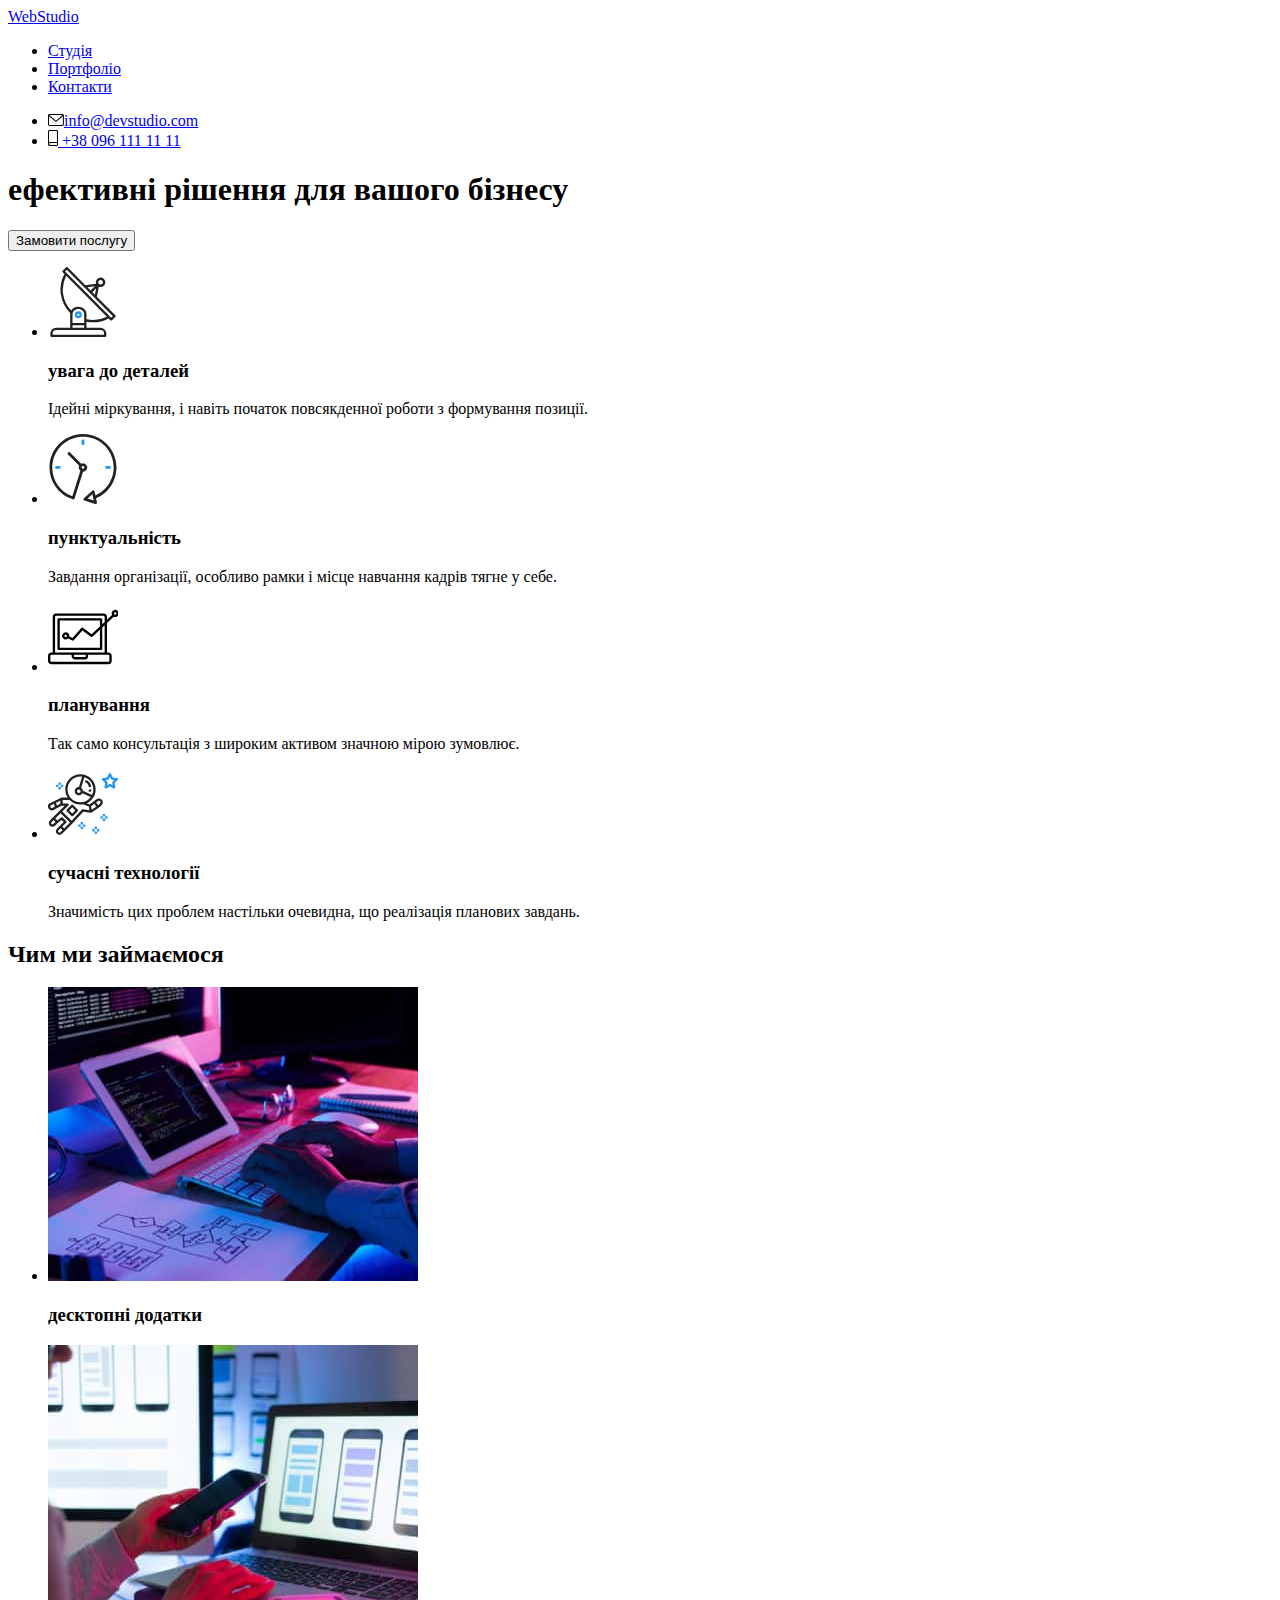
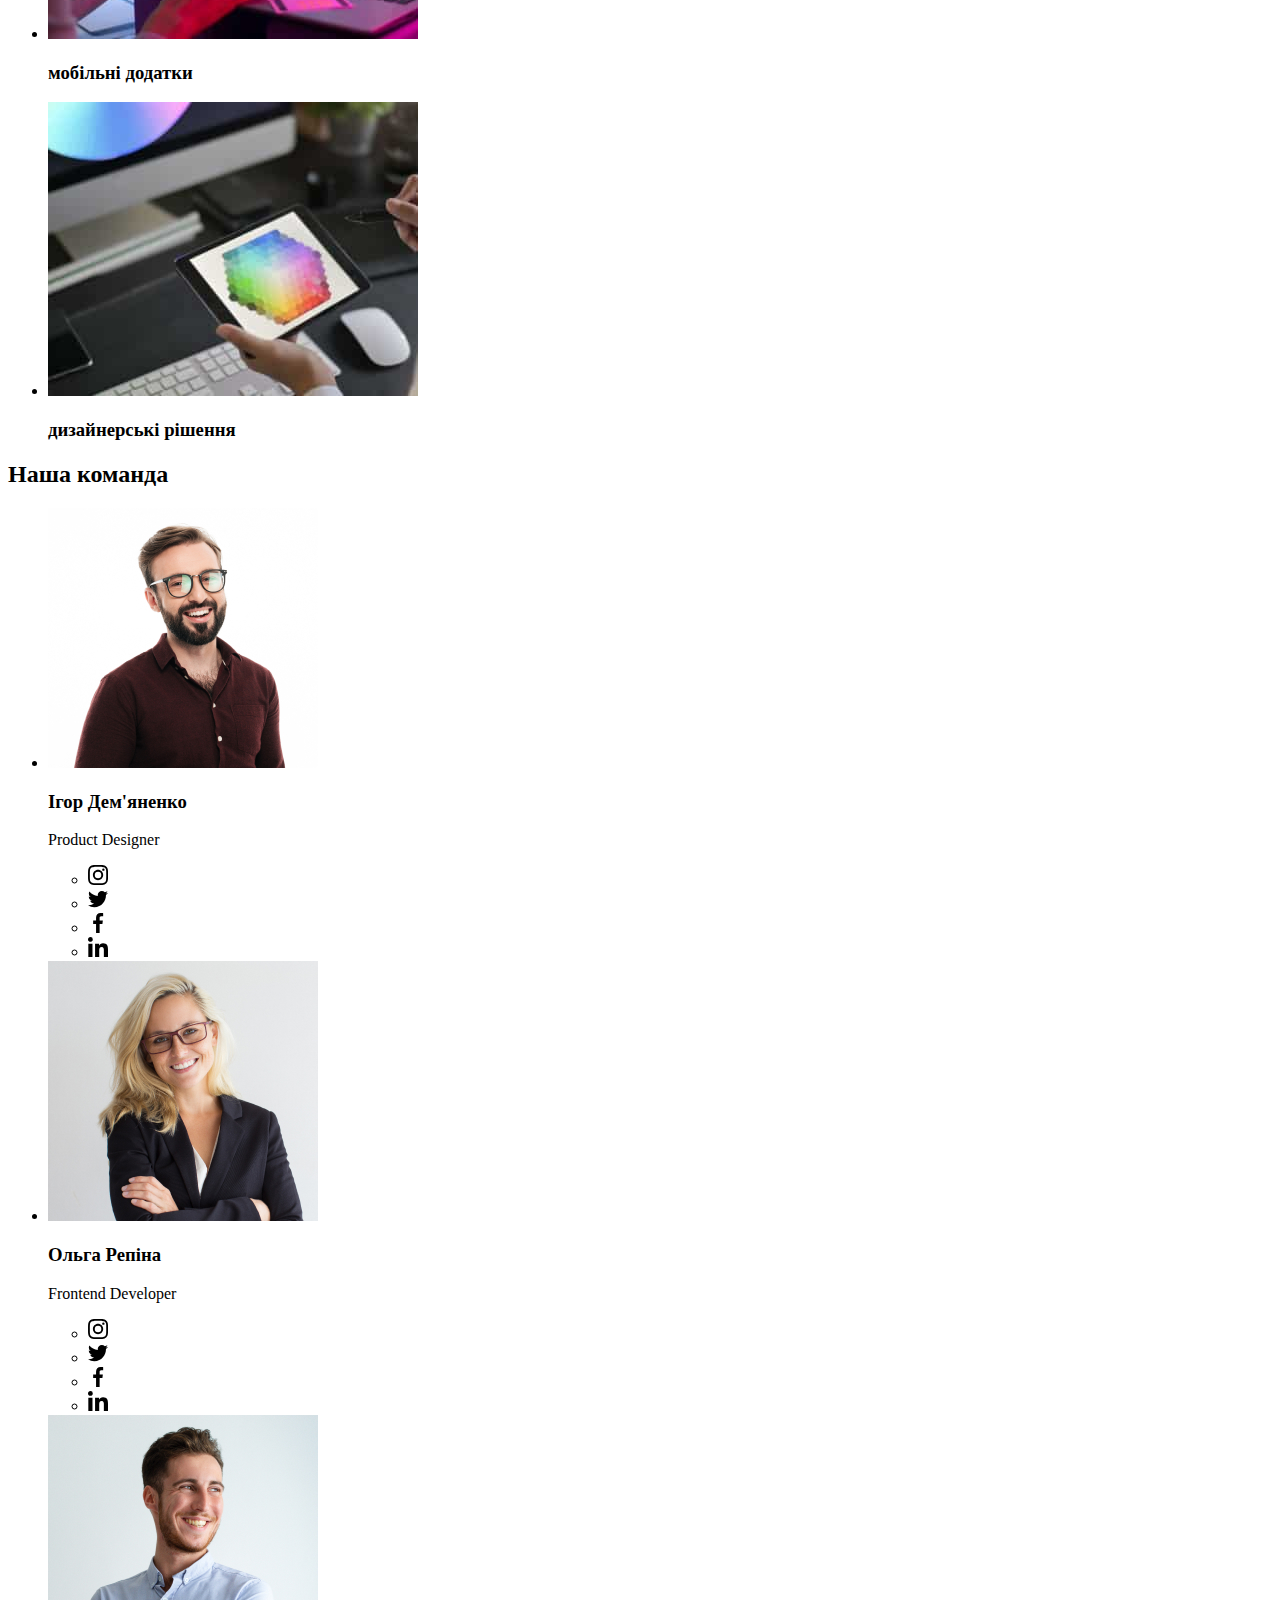
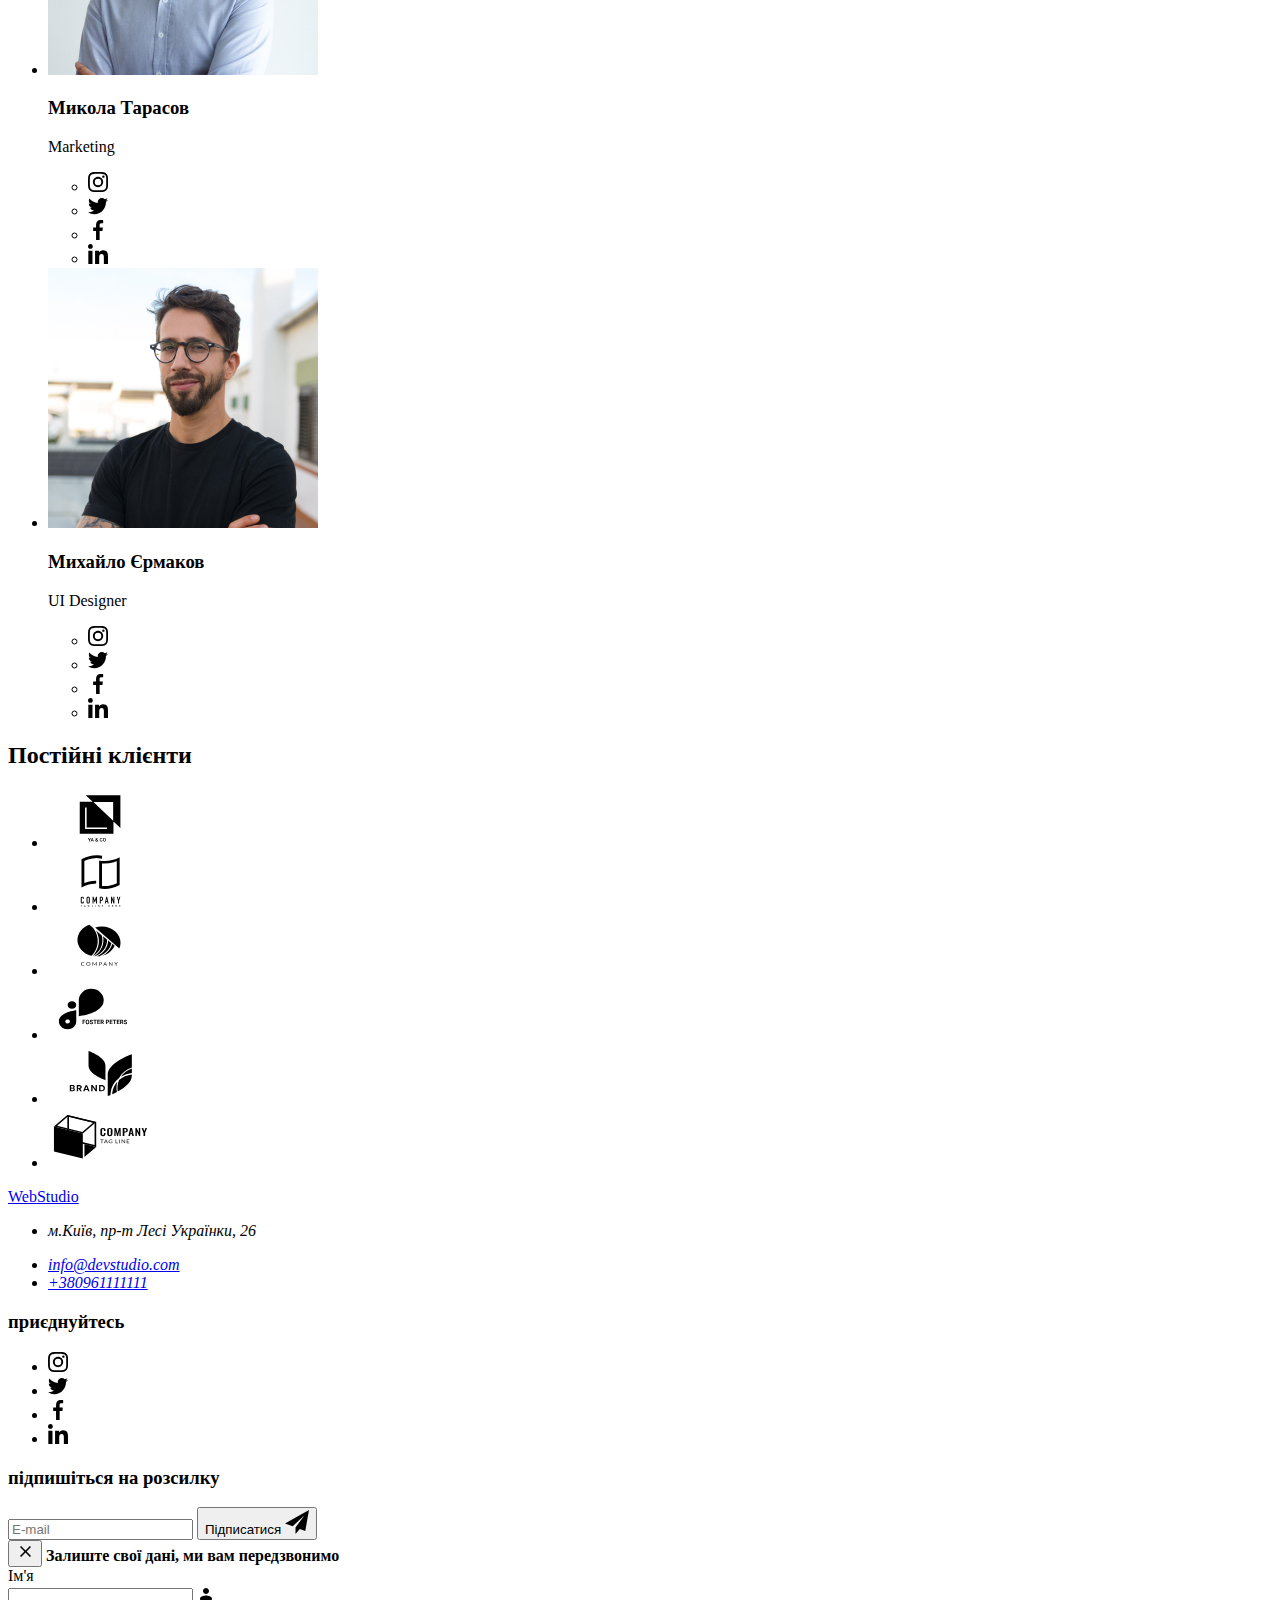
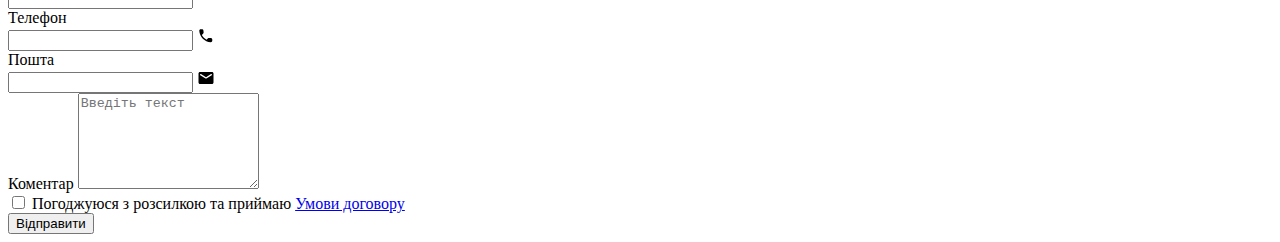
==== commit 3e9f09f7: "21" ====
--- a/index.html
+++ b/index.html
@@ -16,8 +16,8 @@
     integrity="sha512-wpPYUAdjBVSE4KJnH1VR1HeZfpl1ub8YT/NKx4PuQ5NmX2tKuGu6U/JRp5y+Y8XG2tV+wKQpNHVUX03MfMFn9Q=="
     crossorigin="anonymous" referrerpolicy="no-referrer" />
   <!-- Custom styles -->
-  <link rel="stylesheet" href="./Style/stylesheet.css">
-  <link rel="stylesheet" href="./css/main.css">
+  <!-- <link rel="stylesheet" href="./Style/stylesheet.css"> -->
+  <link rel="stylesheet" href="./css/main.min.css">
 </head>
 
 <body class="body">
--- a/css/main.min.css
+++ b/css/main.min.css
@@ -0,0 +1 @@
+/*# sourceMappingURL=main.min.css.map */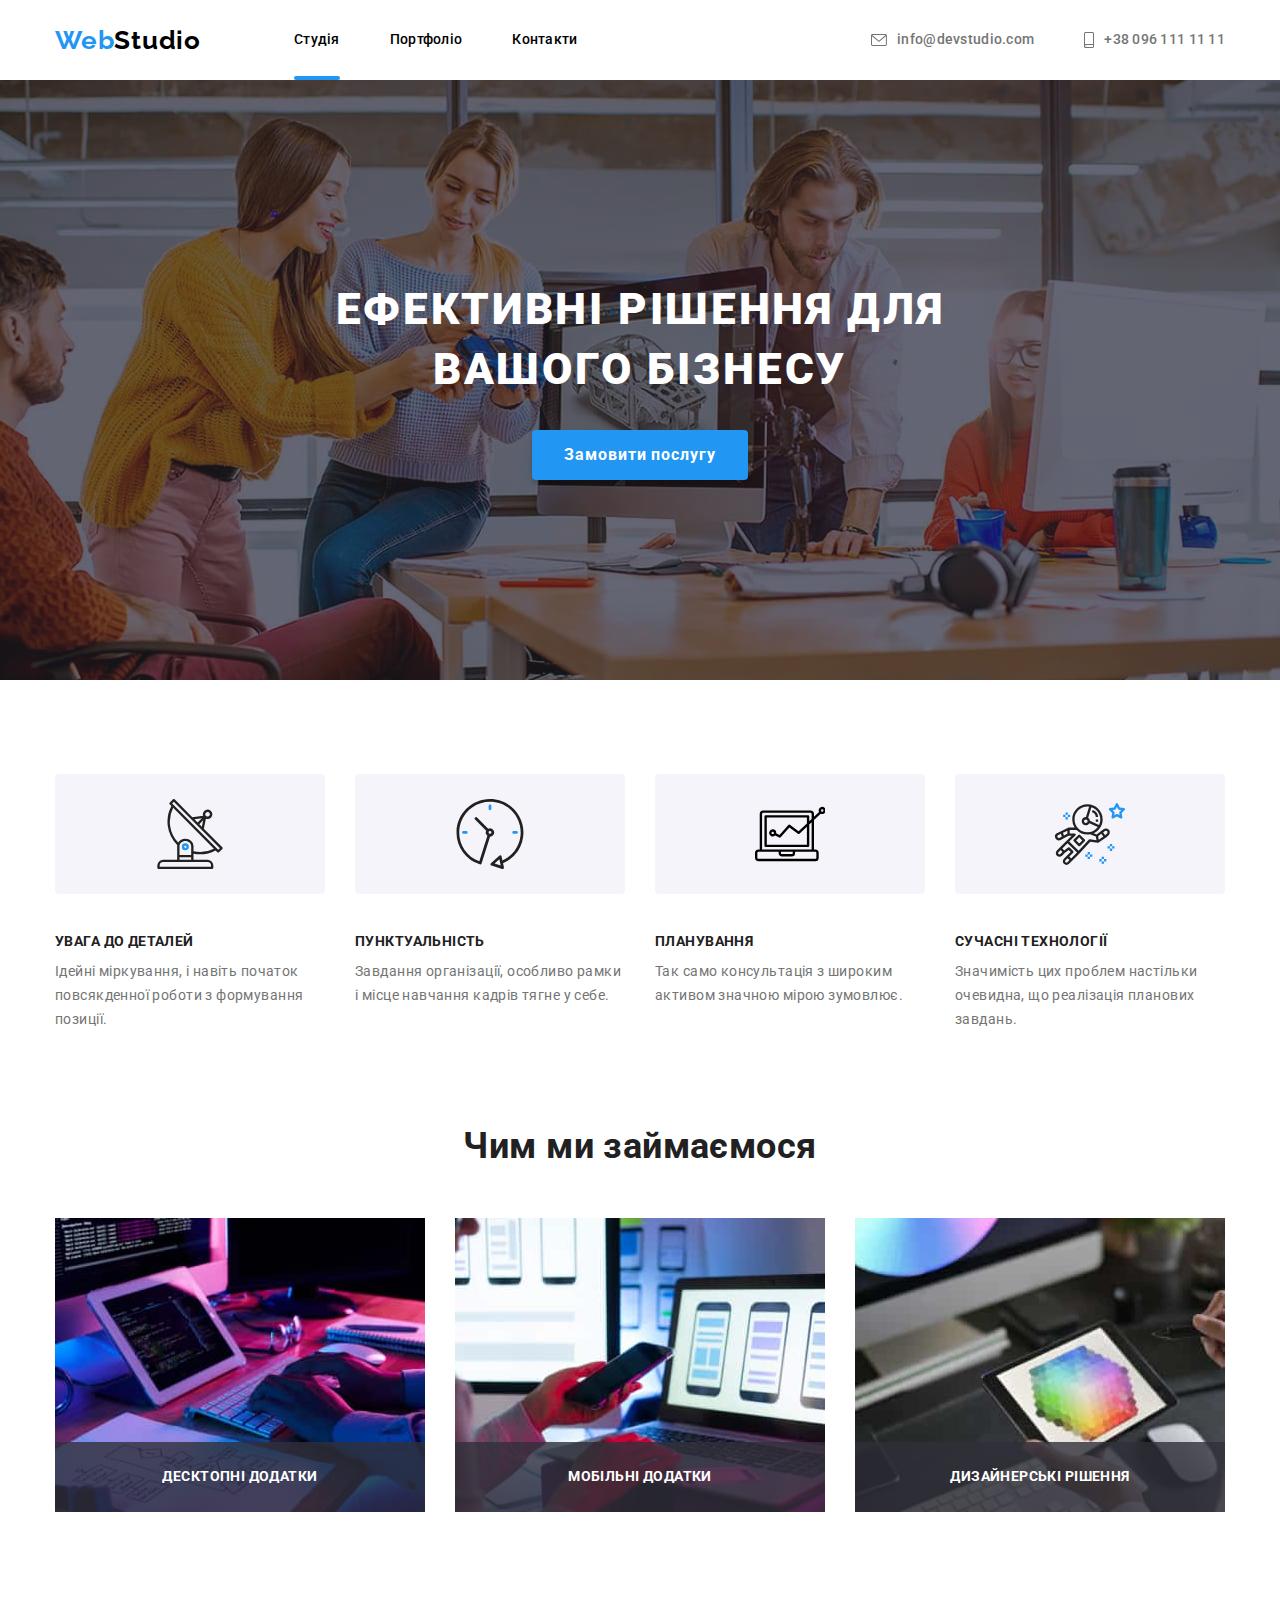
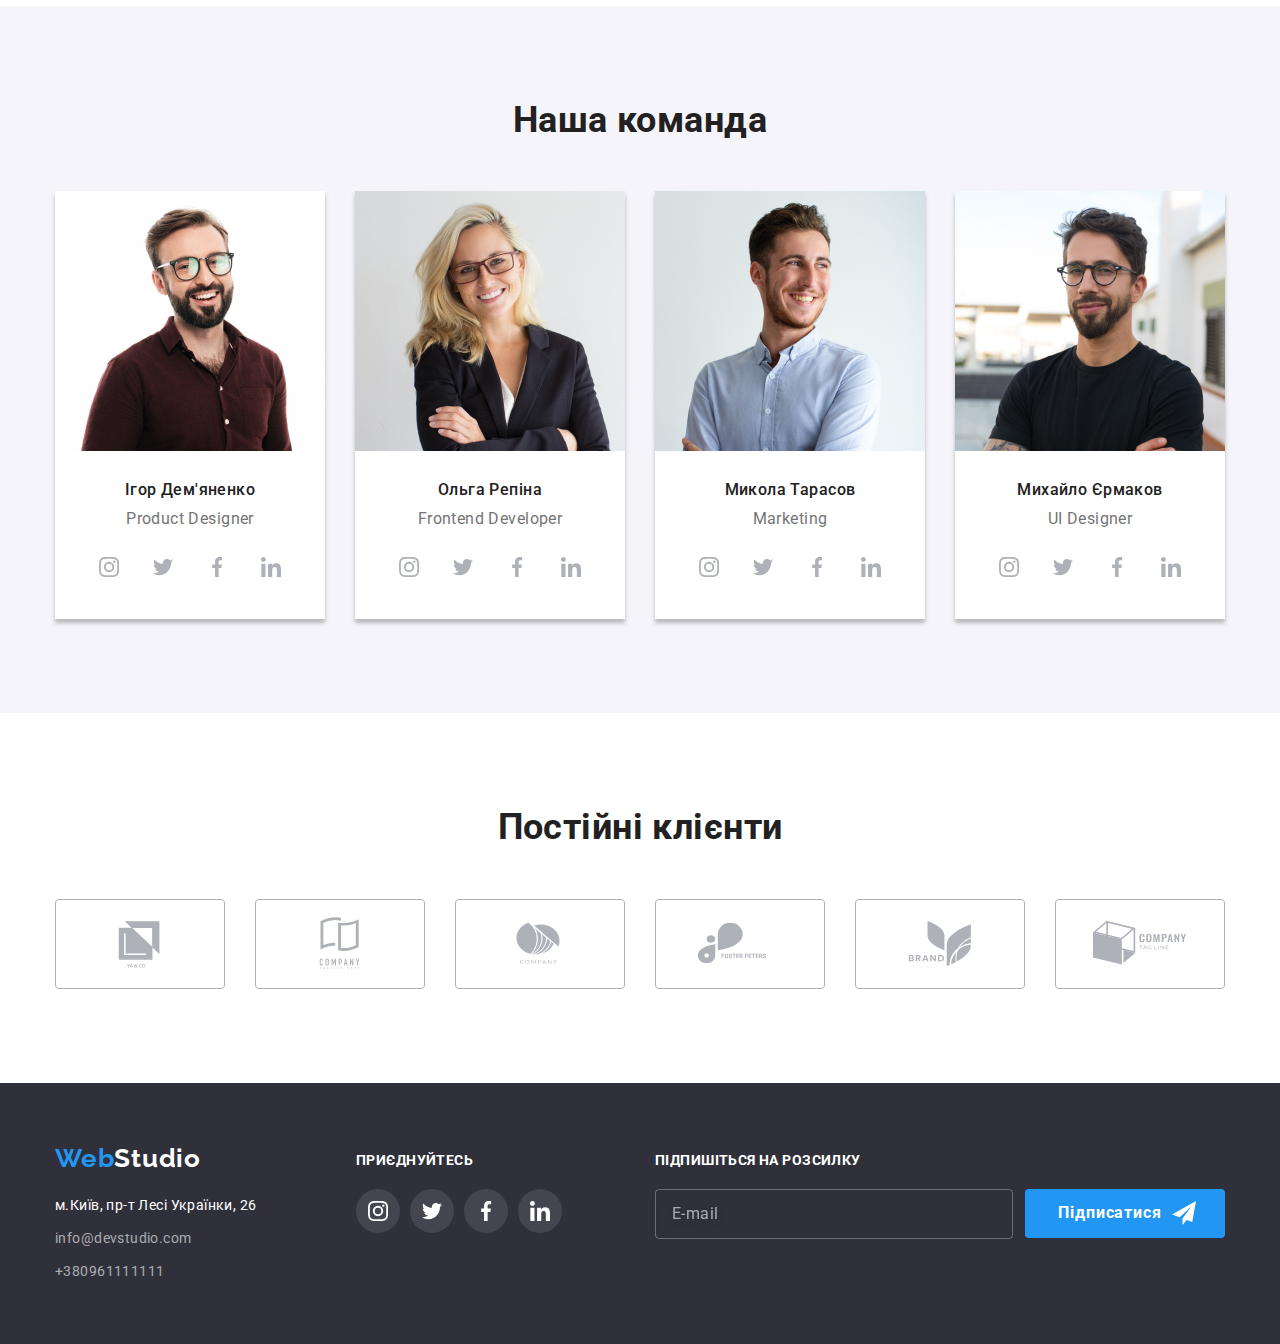
==== commit fd8ff911: "2" ====
--- a/index.html
+++ b/index.html
@@ -12,9 +12,9 @@
   <link href="https://fonts.googleapis.com/css2?family=Raleway:wght@700&family=Roboto:wght@400;500;700;900&display=swap"
     rel="stylesheet">
   <!-- Normalize -->
-  <link rel="stylesheet" href="https://cdnjs.cloudflare.com/ajax/libs/modern-normalize/1.1.0/modern-normalize.min.css"
+  <!-- <link rel="stylesheet" href="https://cdnjs.cloudflare.com/ajax/libs/modern-normalize/1.1.0/modern-normalize.min.css"
     integrity="sha512-wpPYUAdjBVSE4KJnH1VR1HeZfpl1ub8YT/NKx4PuQ5NmX2tKuGu6U/JRp5y+Y8XG2tV+wKQpNHVUX03MfMFn9Q=="
-    crossorigin="anonymous" referrerpolicy="no-referrer" />
+    crossorigin="anonymous" referrerpolicy="no-referrer" /> -->
   <!-- Custom styles -->
   <!-- <link rel="stylesheet" href="./Style/stylesheet.css"> -->
   <link rel="stylesheet" href="./css/main.min.css">
--- a/css/main.min.css
+++ b/css/main.min.css
@@ -1 +1 @@
-/*# sourceMappingURL=main.min.css.map */+/*! modern-normalize v1.1.0 | MIT License | https://github.com/sindresorhus/modern-normalize */*,::before,::after{-webkit-box-sizing:border-box;box-sizing:border-box}html{line-height:1.15;-webkit-text-size-adjust:100%;-moz-tab-size:4;-o-tab-size:4;tab-size:4}body{margin:0;font-family:system-ui,"Segoe UI",Roboto,Helvetica,Arial,sans-serif,"Apple Color Emoji","Segoe UI Emoji"}hr{height:0;color:inherit}abbr[title]{-webkit-text-decoration:underline dotted;text-decoration:underline dotted}b,strong{font-weight:bolder}code,kbd,samp,pre{font-family:ui-monospace,SFMono-Regular,Consolas,"Liberation Mono",Menlo,monospace;font-size:1em}small{font-size:80%}sub,sup{font-size:75%;line-height:0;position:relative;vertical-align:baseline}sub{bottom:-0.25em}sup{top:-0.5em}table{text-indent:0;border-color:inherit}button,input,optgroup,select,textarea{font-family:inherit;font-size:100%;line-height:1.15;margin:0}button,select{text-transform:none}button,[type=button],[type=reset],[type=submit]{-webkit-appearance:button}::-moz-focus-inner{border-style:none;padding:0}:-moz-focusring{outline:1px dotted ButtonText}:-moz-ui-invalid{box-shadow:none}legend{padding:0}progress{vertical-align:baseline}::-webkit-inner-spin-button,::-webkit-outer-spin-button{height:auto}[type=search]{-webkit-appearance:textfield;outline-offset:-2px}::-webkit-search-decoration{-webkit-appearance:none}::-webkit-file-upload-button{-webkit-appearance:button;font:inherit}summary{display:list-item}h1,h2,h3,h4,p{margin:0}.list{list-style:none;padding:0;margin:0}img{display:block}:root{--main-color: #212121;--main-bg-color: #F5F5F5;--bg-color-team: #F5F4FA;--first-color: #000000;--second-color: #2196F3;--third-color: #fff;--little-color: #757575;--just-color: #2F303A;--main-button-background: #1B8CEB;--portfolio-border: #EEEEEE;--contacts-footer: rgba(255, 255, 255, 0.6);--icons-color: rgba(175, 177, 184, 1);--indent: 30px;--itens: 3;--timing-function: 250ms cubic-bezier(0.4, 0, 0.2, 1) }.section{padding-top:94px;padding-bottom:94px}.container{width:1200px;padding-left:15px;padding-right:15px;margin-left:auto;margin-right:auto}.body{font-family:"Roboto",sans-serif;color:var(--main-color);background:var(--third-color);font-size:14px;letter-spacing:.03em}.title{color:var(--main-color);font-family:"Roboto",sans-serif;font-size:36px;line-height:1.16}img{display:block;max-width:100%}.header-portfolio{border-bottom:1px solid var(--portfolio-border)}.container-navi{display:-webkit-box;display:-ms-flexbox;display:flex;-webkit-box-pack:justify;-ms-flex-pack:justify;justify-content:space-between;-webkit-box-align:center;-ms-flex-align:center;align-items:center}.site-navs{display:-webkit-box;display:-ms-flexbox;display:flex;-webkit-box-align:center;-ms-flex-align:center;align-items:center}.nav-list{display:-webkit-box;display:-ms-flexbox;display:flex;margin-left:93px}.nav-list :not(:first-child){margin-left:50px}.contacts-list{display:-webkit-box;display:-ms-flexbox;display:flex;-webkit-box-align:center;-ms-flex-align:center;align-items:center}.contacts{display:-webkit-box;display:-ms-flexbox;display:flex;-webkit-box-align:center;-ms-flex-align:center;align-items:center;gap:10px;padding-bottom:32px;padding-top:32px}.nav-list__link{position:relative;display:block;padding-top:32px;padding-bottom:32px}.nav-list__link::after{content:"";position:absolute;left:0;bottom:0;opacity:0;display:block;width:100%;height:4px;border-radius:2px;background-color:var(--second-color)}.nav-list__link.current:after{opacity:1}.nav-chapter{font-weight:500;font-size:14px;line-height:1.14;color:var(--first-color);text-decoration:none;list-style-type:none;letter-spacing:.02em;-webkit-transition:color var(--timing-function);transition:color var(--timing-function)}.contacts-link{margin-left:50px;font-weight:500;font-size:14px;line-height:1.14;color:var(--little-color);text-decoration:none;list-style-type:none;letter-spacing:.02em;-webkit-transition:color var(--timing-function);transition:color var(--timing-function)}.nav-chapter:hover,.contacts-link:hover{color:var(--second-color)}.nav-chapter:focus,.contacts-link:focus{color:var(--second-color)}.logo-link{font-family:"Raleway",sans-serif;color:var(--second-color);font-weight:700;font-size:26px;line-height:1.19;text-decoration:none;letter-spacing:.03em}.logo-header{font-family:"Raleway",sans-serif;color:var(--first-color);letter-spacing:.03em}.header-icon{fill:currentColor}.hero{max-width:1600px;height:600px;margin:0 auto;background-color:var(--just-color);background-image:-webkit-gradient(linear, left top, right top, from(rgba(47, 48, 58, 0.4)), to(rgba(47, 48, 58, 0.4))),url(../images/main-section.jpg);background-image:linear-gradient(to right, rgba(47, 48, 58, 0.4), rgba(47, 48, 58, 0.4)),url(../images/main-section.jpg);background-repeat:no-repeat;background-position:center;background-size:cover;padding-top:200px;padding-bottom:200px}.hero__title{display:block;margin:auto;padding-bottom:30px;width:696px;text-align:center;color:var(--third-color);text-transform:uppercase;font-weight:900;font-size:44px;line-height:1.36;letter-spacing:.06em}.hero-button{display:block;margin:0 auto;color:var(--third-color);background-color:var(--second-color);-webkit-box-shadow:0px 4px 4px rgba(0,0,0,.15);box-shadow:0px 4px 4px rgba(0,0,0,.15);border-radius:4px;border:none;cursor:pointer;font-family:inherit;font-weight:700;font-size:16px;line-height:1.87;letter-spacing:.06em;padding:10px 32px;min-width:216px;min-height:50px;-webkit-transition:background-color var(--timing-function);transition:background-color var(--timing-function)}.hero-button:hover{background-color:var(--main-button-background)}.hero-button:focus{background-color:var(--main-button-background)}.special__list{display:-webkit-box;display:-ms-flexbox;display:flex;gap:30px}.special__title{padding-top:10px;width:270px;color:var(--main-color);font-weight:700;font-size:14px;line-height:1.14;text-transform:uppercase}.special__text{margin-top:10px;color:var(--little-color);width:270px;font-weight:400;font-size:14px;line-height:1.71}.special__icon{display:-webkit-box;display:-ms-flexbox;display:flex;-webkit-box-pack:center;-ms-flex-pack:center;justify-content:center;-webkit-box-align:center;-ms-flex-align:center;align-items:center;margin-bottom:30px;width:270px;height:120px;border-radius:4px;background-color:var(--bg-color-team)}.about-section{padding-top:0px}.about__title{text-align:center;margin-bottom:50px}.about-list{display:-webkit-box;display:-ms-flexbox;display:flex;-ms-flex-wrap:wrap;flex-wrap:wrap;gap:var(--indent)}.about-list__card{position:relative}.about-list__info{position:absolute;bottom:0;width:100%;padding-top:27px;padding-bottom:27px;background:rgba(47,48,58,.8)}.about-list__title{text-align:center;color:var(--third-color);font-weight:700;font-size:14px;line-height:1.14;text-transform:uppercase}.section-team{background-color:var(--bg-color-team)}.section-team__title{text-align:center;margin-bottom:50px}.list-team{display:-webkit-box;display:-ms-flexbox;display:flex;-ms-flex-wrap:wrap;flex-wrap:wrap;gap:30px}.list-team__card{-webkit-box-shadow:0px 4px 4px rgba(0,0,0,.25);box-shadow:0px 4px 4px rgba(0,0,0,.25)}.comand{padding-top:30px;padding-bottom:30px;background-color:var(--third-color)}.comand__title{margin-bottom:10px;text-align:center;color:var(--main-color);font-weight:500;font-size:16px;line-height:1.18}.comand__text{text-align:center;color:var(--little-color);font-weight:400;font-size:16px;line-height:1.18;margin-bottom:16px}.socials{display:-webkit-box;display:-ms-flexbox;display:flex;-webkit-box-pack:center;-ms-flex-pack:center;justify-content:center;-webkit-box-align:center;-ms-flex-align:center;align-items:center;gap:10px}.socials__links{display:-webkit-box;display:-ms-flexbox;display:flex;-webkit-box-pack:center;-ms-flex-pack:center;justify-content:center;-webkit-box-align:center;-ms-flex-align:center;align-items:center;background-color:var(--third-color);width:44px;height:44px;border-radius:50%;-webkit-transition:background-color var(--timing-function);transition:background-color var(--timing-function)}.socials__icon{fill:var(--icons-color);-webkit-transition:fill var(--timing-function);transition:fill var(--timing-function)}.socials__links:focus,.socials__links:hover{background-color:var(--second-color)}.socials__links:focus .socials__icon,.socials__links:hover .socials__icon{fill:var(--third-color)}.clients-title{text-align:center;margin-bottom:50px}.clients{display:-webkit-box;display:-ms-flexbox;display:flex;-webkit-box-pack:center;-ms-flex-pack:center;justify-content:center;-webkit-box-align:center;-ms-flex-align:center;align-items:center;gap:30px}.client-link{display:-webkit-box;display:-ms-flexbox;display:flex;-webkit-box-pack:center;-ms-flex-pack:center;justify-content:center;-webkit-box-align:center;-ms-flex-align:center;align-items:center;width:170px;height:90px;background-color:var(--third-color);border:1px solid var(--icons-color);border-radius:4px;cursor:pointer;-webkit-transition:border-color var(--timing-function);transition:border-color var(--timing-function)}.icon-client{fill:var(--icons-color);-webkit-transition:fill var(--timing-function);transition:fill var(--timing-function)}.client-link:hover,.client-link:focus{border-color:var(--second-color)}.client-link:focus .icon-client,.client-link:hover .icon-client{fill:var(--second-color)}.portfolio{display:-webkit-box;display:-ms-flexbox;display:flex;-ms-flex-wrap:wrap;flex-wrap:wrap;gap:30px;-ms-flex-preferred-size:calc(33.3333333333% - 30px);flex-basis:calc(33.3333333333% - 30px)}.portfolio-btn{display:-webkit-box;display:-ms-flexbox;display:flex;-webkit-box-pack:center;-ms-flex-pack:center;justify-content:center;text-align:center;margin-bottom:50px}.portfolio-btn__item:not(:last-child){margin-right:8px}.portfolio-button{padding:6px 25px;color:var(--main-color);border-radius:4px;border:none;cursor:pointer;font-family:inherit;font-weight:500;font-size:16px;line-height:1.62;letter-spacing:.06em;-webkit-transition:color var(--timing-function),background-color var(--timing-function),-webkit-box-shadow var(--timing-function);transition:color var(--timing-function),background-color var(--timing-function),-webkit-box-shadow var(--timing-function);transition:color var(--timing-function),background-color var(--timing-function),box-shadow var(--timing-function);transition:color var(--timing-function),background-color var(--timing-function),box-shadow var(--timing-function),-webkit-box-shadow var(--timing-function)}.portfolio-button:active{color:var(--third-color);background-color:var(--main-button-background)}.portfolio-button:hover,.portfolio-button:focus{color:var(--third-color);background-color:var(--main-button-background);-webkit-box-shadow:0px 3px 1px rgba(0,0,0,.1),0px 1px 2px rgba(0,0,0,.08),0px 2px 2px rgba(0,0,0,.12);box-shadow:0px 3px 1px rgba(0,0,0,.1),0px 1px 2px rgba(0,0,0,.08),0px 2px 2px rgba(0,0,0,.12)}.portfolio-card:hover{-webkit-box-shadow:0px 4px 4px rgba(0,0,0,.25);box-shadow:0px 4px 4px rgba(0,0,0,.25)}.portfolio-thumb{position:relative;overflow:hidden}.portfolio-card:hover .portfolio-card-overlay,.portfolio-card:focus .portfolio-card-overlay{opacity:1;-webkit-transform:translateY(0);transform:translateY(0)}.portfolio-card{-webkit-transition:-webkit-box-shadow var(--timing-function);transition:-webkit-box-shadow var(--timing-function);transition:box-shadow var(--timing-function);transition:box-shadow var(--timing-function), -webkit-box-shadow var(--timing-function)}.portfolio-card-overlay{position:absolute;top:0;left:0;width:100%;height:100%;padding:63px 24px;display:-webkit-box;display:-ms-flexbox;display:flex;-webkit-box-align:center;-ms-flex-align:center;align-items:center;background-color:rgba(33,150,243,.9);overflow:auto;-webkit-transform:translateY(100%);transform:translateY(100%);-webkit-transition:-webkit-transform var(--timing-function);transition:-webkit-transform var(--timing-function);transition:transform var(--timing-function);transition:transform var(--timing-function), -webkit-transform var(--timing-function)}.overlay-text{font-family:"Roboto",sans-serif;font-weight:400;font-size:18px;line-height:1.55;letter-spacing:.03em;color:var(--third-color);text-decoration:none}.portfolio-caption{padding:20px 24px;border:1px solid var(--portfolio-border);border-top:none}.third-title{color:var(--main-color);font-size:18px;line-height:2;letter-spacing:.06em}.portfolio-text{color:var(--little-color);font-size:16px;line-height:1.88;letter-spacing:.03em}.list{list-style-type:none;text-decoration:none}.visually-hidden{display:none}.footer{background:var(--just-color);text-decoration:none;letter-spacing:.03em;padding-top:60px;padding-bottom:60px}.footer-links:not(:last-child){margin-bottom:9px}.footer-links:first-child{margin-top:20px}.footer-link{font-family:"Raleway",sans-serif;color:var(--second-color);font-style:normal;font-weight:700;font-size:26px;line-height:1.19;text-decoration:none;letter-spacing:.03em}.logo-footer{font-family:"Raleway",sans-serif;color:var(--third-color);letter-spacing:.03em}.contacts-footer{color:var(--contacts-footer);font-style:normal;text-decoration:none;letter-spacing:.03em}.address1{font-style:normal;letter-spacing:.03em}.address{color:var(--third-color);font-weight:400;font-size:14px;line-height:1.71;text-decoration:none;letter-spacing:.03em}.container-footer{display:-webkit-box;display:-ms-flexbox;display:flex}.left-footer{margin-right:70px}.right-footer{display:block}.socials-footer{display:-webkit-box;display:-ms-flexbox;display:flex;-webkit-box-align:center;-ms-flex-align:center;align-items:center;margin-top:20px;gap:10px}.footer-title{padding-top:10px;color:var(--third-color);font-weight:700;font-size:14px;line-height:1.14;text-transform:uppercase}.right-footer{margin-left:auto}.socials-links-footer{display:-webkit-box;display:-ms-flexbox;display:flex;-webkit-box-pack:center;-ms-flex-pack:center;justify-content:center;-webkit-box-align:center;-ms-flex-align:center;align-items:center;background-color:rgba(255,255,255,.1);width:44px;height:44px;border-radius:50%;-webkit-transition:background-color var(--timing-function);transition:background-color var(--timing-function)}.socials-icon-footer{fill:var(--third-color)}.socials-links-footer:focus,.socials-links-footer:hover{background-color:var(--second-color)}.subscribe-footer{margin-left:93px}.subscribe_form{display:-webkit-box;display:-ms-flexbox;display:flex;-webkit-box-align:center;-ms-flex-align:center;align-items:center;-webkit-box-pack:center;-ms-flex-pack:center;justify-content:center;margin-top:20px;gap:12px}.subscribe-field{display:-webkit-box;display:-ms-flexbox;display:flex;width:358px;height:50px;padding-left:16px;background-color:rgba(0,0,0,0);border:1px solid rgba(255,255,255,.3);-webkit-filter:drop-shadow(0px 4px 4px rgba(0, 0, 0, 0.15));filter:drop-shadow(0px 4px 4px rgba(0, 0, 0, 0.15));border-radius:4px;color:var(--third-color)}.subscribe-field::-webkit-input-placeholder{display:-webkit-box;display:flex;-webkit-box-align:center;align-items:center;color:rgba(255,255,255,.6);font-family:"Roboto";font-style:normal;font-weight:400;font-size:16px;line-height:1.25;letter-spacing:.03em}.subscribe-field::-moz-placeholder{display:flex;align-items:center;color:rgba(255,255,255,.6);font-family:"Roboto";font-style:normal;font-weight:400;font-size:16px;line-height:1.25;letter-spacing:.03em}.subscribe-field:-ms-input-placeholder{display:-ms-flexbox;display:flex;-ms-flex-align:center;align-items:center;color:rgba(255,255,255,.6);font-family:"Roboto";font-style:normal;font-weight:400;font-size:16px;line-height:1.25;letter-spacing:.03em}.subscribe-field::-ms-input-placeholder{display:-ms-flexbox;display:flex;-ms-flex-align:center;align-items:center;color:rgba(255,255,255,.6);font-family:"Roboto";font-style:normal;font-weight:400;font-size:16px;line-height:1.25;letter-spacing:.03em}.subscribe-field::placeholder{display:-webkit-box;display:-ms-flexbox;display:flex;-webkit-box-align:center;-ms-flex-align:center;align-items:center;color:rgba(255,255,255,.6);font-family:"Roboto";font-style:normal;font-weight:400;font-size:16px;line-height:1.25;letter-spacing:.03em}.subscribe-button{display:-webkit-inline-box;display:-ms-inline-flexbox;display:inline-flex;-webkit-box-align:center;-ms-flex-align:center;align-items:center;-webkit-box-pack:center;-ms-flex-pack:center;justify-content:center;min-width:200px;padding-top:9px;padding-right:26px;padding-bottom:10px;padding-left:30px;color:var(--third-color);background-color:var(--second-color);-webkit-box-shadow:rgba(0,0,0,.15);box-shadow:rgba(0,0,0,.15);border-radius:4px;border:none;cursor:pointer;font-family:inherit;font-weight:700;font-size:16px;line-height:1.87;letter-spacing:.06em}.subscribe-icon{fill:var(--third-color);margin-left:10px}.backdrop{position:fixed;top:0;left:0;width:100%;height:100%;border:1px solid rgba(0,0,0,.1);background-color:rgba(0,0,0,.2);-webkit-transition:opacity var(--timing-function),visibility var(--timing-function);transition:opacity var(--timing-function),visibility var(--timing-function);-webkit-animation-name:scale-in-center;animation-name:scale-in-center;-webkit-animation-duration:3000ms;animation-duration:3000ms}.backdrop.is-hidden{opacity:0;visibility:hidden;pointer-events:none}.modal{position:absolute;top:50%;left:50%;-webkit-transform:translate(-50%, -50%);transform:translate(-50%, -50%);padding:40px;min-width:528px;min-height:581px;background-color:var(--third-color);-webkit-box-shadow:0px 1px 3px rgba(0,0,0,.12),0px 1px 1px rgba(0,0,0,.14),0px 2px 1px rgba(0,0,0,.2);box-shadow:0px 1px 3px rgba(0,0,0,.12),0px 1px 1px rgba(0,0,0,.14),0px 2px 1px rgba(0,0,0,.2);border-radius:4px}.modal-btn-close{display:-webkit-inline-box;display:-ms-inline-flexbox;display:inline-flex;position:absolute;width:30px;height:30px;top:8px;right:8px;-webkit-box-align:center;-ms-flex-align:center;align-items:center;-webkit-box-pack:center;-ms-flex-pack:center;justify-content:center;background-color:var(--third-color);border:1px solid rgba(0,0,0,.1);border-radius:50%;padding:0;cursor:pointer}.modal-icon-close{fill:var(--first-color)}.modal-icon-close:focus,.modal-icon-close:hover{fill:var(--second-color)}.modal-form-group{margin-bottom:20px}.modal-label{display:block;margin-bottom:12px;font-family:"Roboto";font-style:normal;font-weight:700;font-size:20px;line-height:1.15;text-align:center;letter-spacing:.03em}.modal-form-label{display:block;margin-bottom:4px;font-family:"Roboto";font-style:normal;font-weight:400;font-size:12px;line-height:1.16;color:var(--little-color);letter-spacing:.01em}.modal-form-wrapper{position:relative;margin-bottom:10px}.modal-form-field{width:100%;height:40px;border:1px solid rgba(33,33,33,.2);border-radius:4px;padding-left:42px;padding-right:42px;outline:1px solid rgba(0,0,0,0);outline-offset:-1px;-webkit-transition:outline var(--timing-function);transition:outline var(--timing-function)}.modal-form-field:focus{outline:1px solid var(--second-color)}.modal-form-message{display:block;margin-bottom:20px;padding:12px 16px;width:100%;height:120px;border:1px solid rgba(33,33,33,.2);border-radius:4px;outline:1px solid rgba(0,0,0,0);outline-offset:-1px;resize:none;-webkit-transition:outline var(--timing-function);transition:outline var(--timing-function)}.modal-form-message::-webkit-input-placeholder{font-family:"Roboto";font-style:normal;font-weight:400;font-size:12px;line-height:1.16;letter-spacing:.01em;color:rgba(117,117,117,.5)}.modal-form-message::-moz-placeholder{font-family:"Roboto";font-style:normal;font-weight:400;font-size:12px;line-height:1.16;letter-spacing:.01em;color:rgba(117,117,117,.5)}.modal-form-message:-ms-input-placeholder{font-family:"Roboto";font-style:normal;font-weight:400;font-size:12px;line-height:1.16;letter-spacing:.01em;color:rgba(117,117,117,.5)}.modal-form-message::-ms-input-placeholder{font-family:"Roboto";font-style:normal;font-weight:400;font-size:12px;line-height:1.16;letter-spacing:.01em;color:rgba(117,117,117,.5)}.modal-form-message::placeholder{font-family:"Roboto";font-style:normal;font-weight:400;font-size:12px;line-height:1.16;letter-spacing:.01em;color:rgba(117,117,117,.5)}.modal-form-message:focus{outline:1px solid var(--second-color)}.modal-icon{position:absolute;top:50%;left:12px;-webkit-transform:translateY(-50%);transform:translateY(-50%);-webkit-transition:fill var(--timing-function);transition:fill var(--timing-function)}.modal-form-field:focus+.modal-icon{fill:var(--second-color)}.modal-form-agreement{display:-webkit-box;display:-ms-flexbox;display:flex;-webkit-box-pack:center;-ms-flex-pack:center;justify-content:center;-webkit-box-align:center;-ms-flex-align:center;align-items:center;gap:9px;margin-bottom:30px;font-family:"Roboto";font-style:normal;font-weight:400;font-size:14px;line-height:1.71;letter-spacing:.03em;color:var(--little-color);cursor:pointer}.modal-form-checkbox{-webkit-appearance:none;-moz-appearance:none;appearance:none;width:16px;height:15px;border:1px solid #212121;border-radius:2px;cursor:pointer;-webkit-transition:-webkit-transform var(--timing-function);transition:-webkit-transform var(--timing-function);transition:transform var(--timing-function);transition:transform var(--timing-function), -webkit-transform var(--timing-function)}.modal-form-checkbox:checked{border-color:var(--second-color);background-color:var(--second-color);background-image:url(../images/icons/modal-Vector.svg);background-size:contain;background-repeat:no-repeat}.modal-form-agreement-desc{-webkit-user-select:none;-moz-user-select:none;-ms-user-select:none;user-select:none}.modal-form-agreement-link{color:var(--second-color);text-underline-offset:3px}.modal-form-btn{display:-webkit-box;display:-ms-flexbox;display:flex;-webkit-box-pack:center;-ms-flex-pack:center;justify-content:center;-webkit-box-align:center;-ms-flex-align:center;align-items:center;margin:auto;padding:10px,52px;min-width:200px;min-height:50px;background:var(--second-color);color:var(--third-color);font-family:"Roboto";font-style:normal;font-weight:700;font-size:16px;line-height:1.87;letter-spacing:.06em;-webkit-box-shadow:0px 4px 4px rgba(0,0,0,.15);box-shadow:0px 4px 4px rgba(0,0,0,.15);border:none;border-radius:4px;cursor:pointer;-webkit-transition:background-color var(--timing-function),-webkit-box-shadow var(--timing-function);transition:background-color var(--timing-function),-webkit-box-shadow var(--timing-function);transition:background-color var(--timing-function),box-shadow var(--timing-function);transition:background-color var(--timing-function),box-shadow var(--timing-function),-webkit-box-shadow var(--timing-function)}.modal-form-btn:hover,.modal-form-btn:focus{background-color:#188ce8;-webkit-box-shadow:0px 4px 4px rgba(0,0,0,.15);box-shadow:0px 4px 4px rgba(0,0,0,.15)}@-webkit-keyframes scale-in-center{0%{-webkit-transform:scale(0);transform:scale(0);opacity:1}100%{-webkit-transform:scale(1);transform:scale(1);opacity:1}}@keyframes scale-in-center{0%{-webkit-transform:scale(0);transform:scale(0);opacity:1}100%{-webkit-transform:scale(1);transform:scale(1);opacity:1}}/*# sourceMappingURL=main.min.css.map */